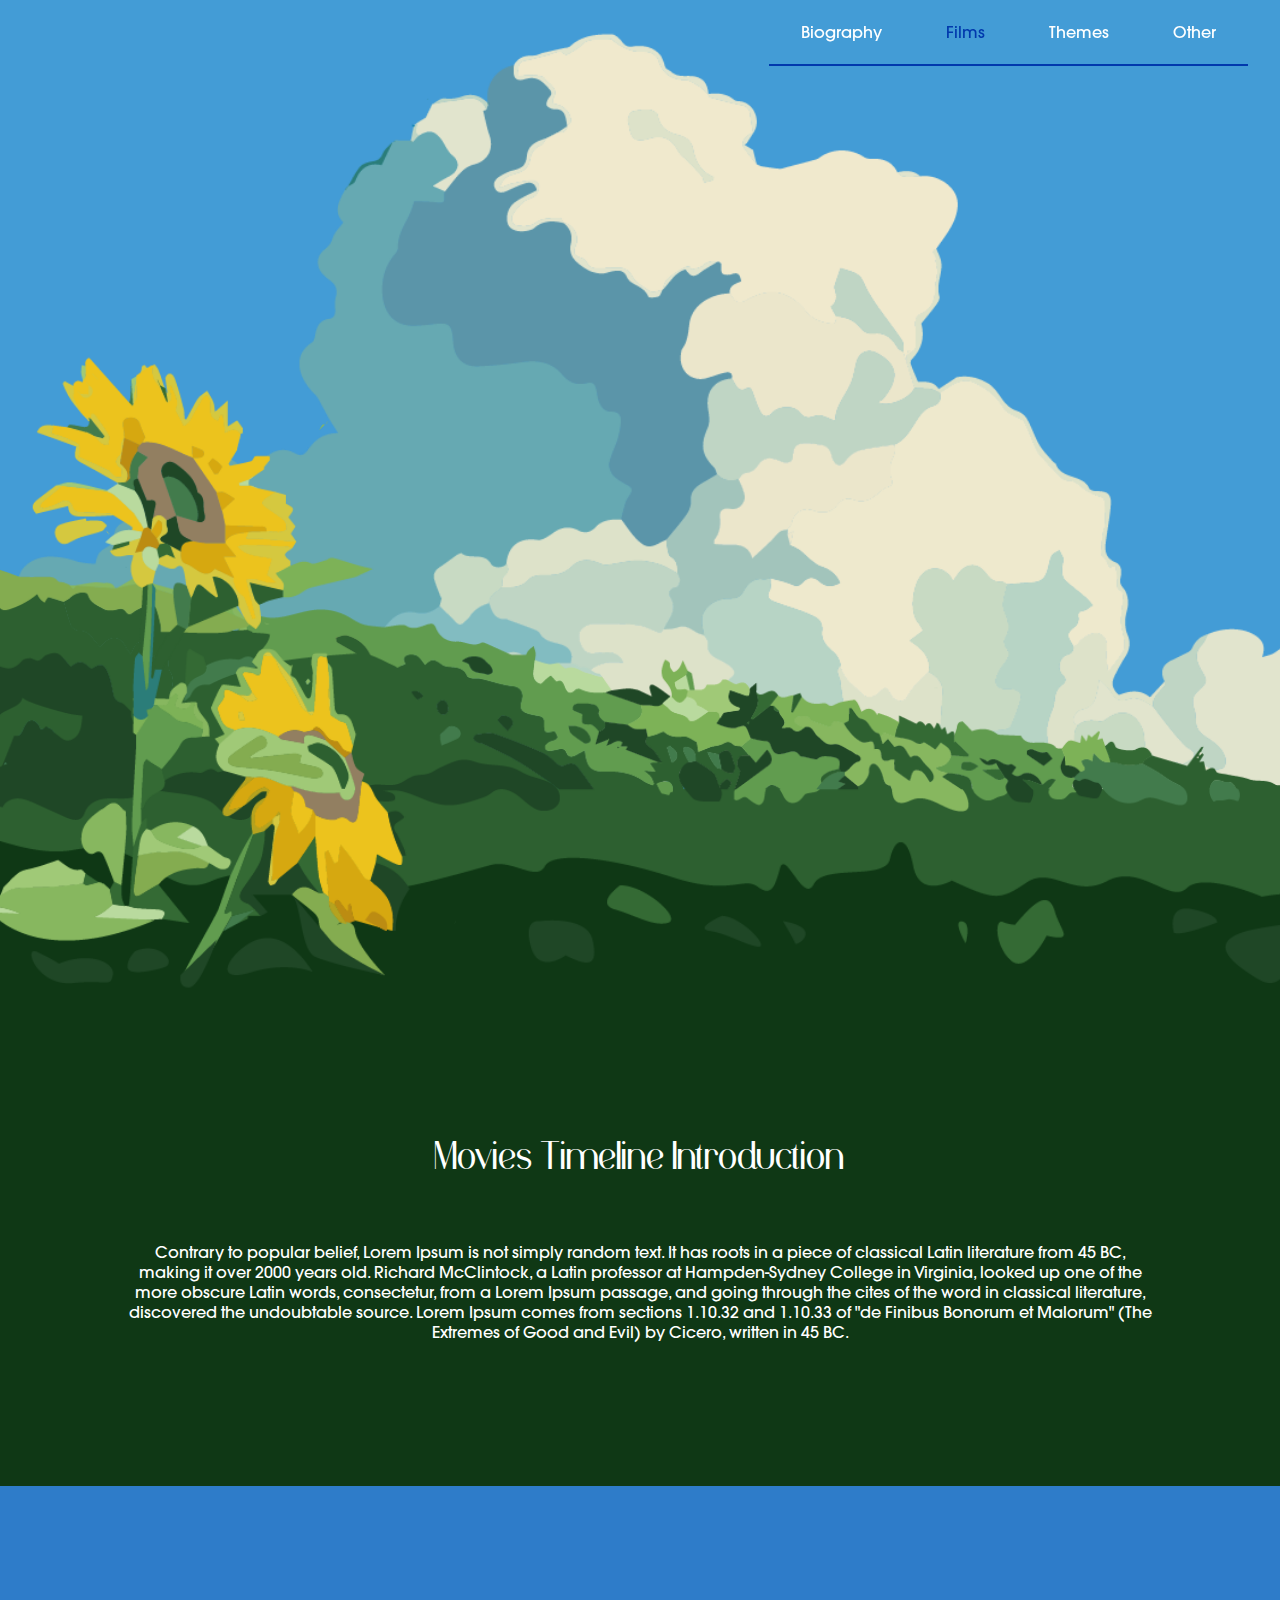
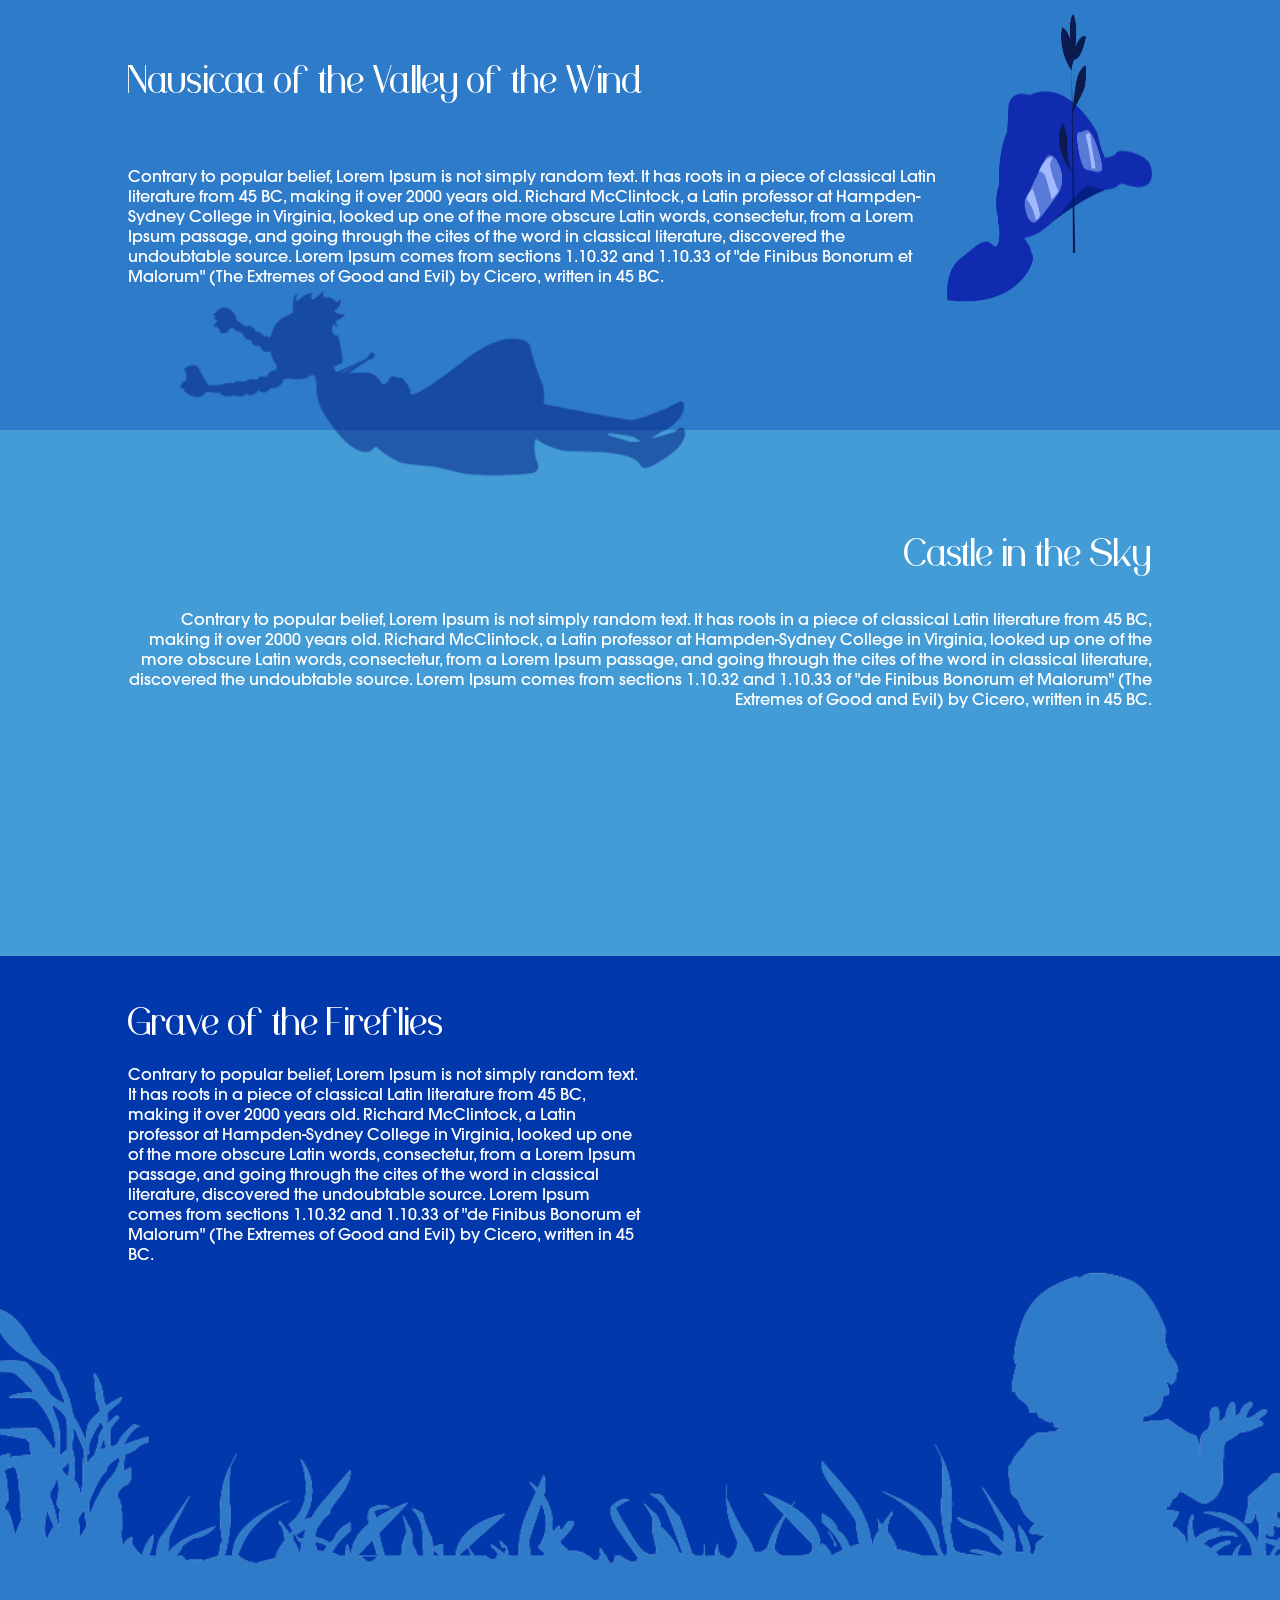
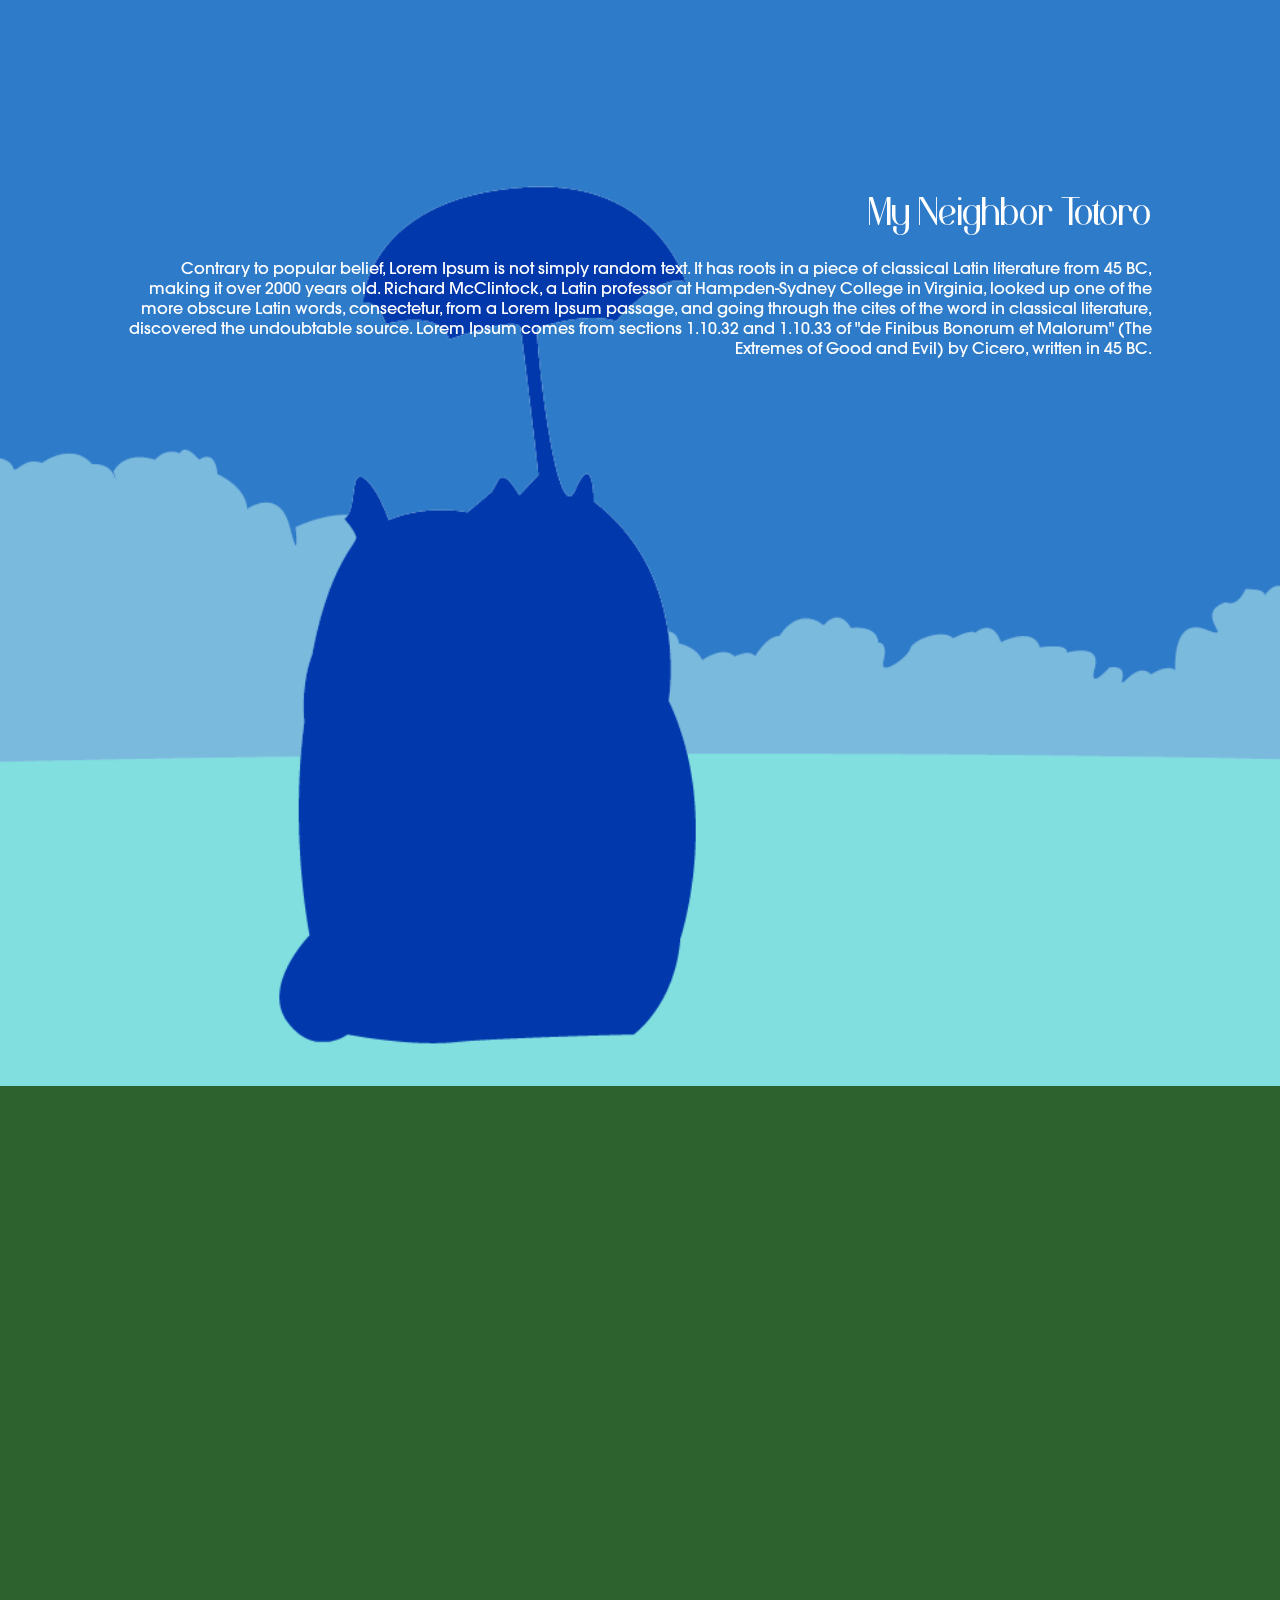
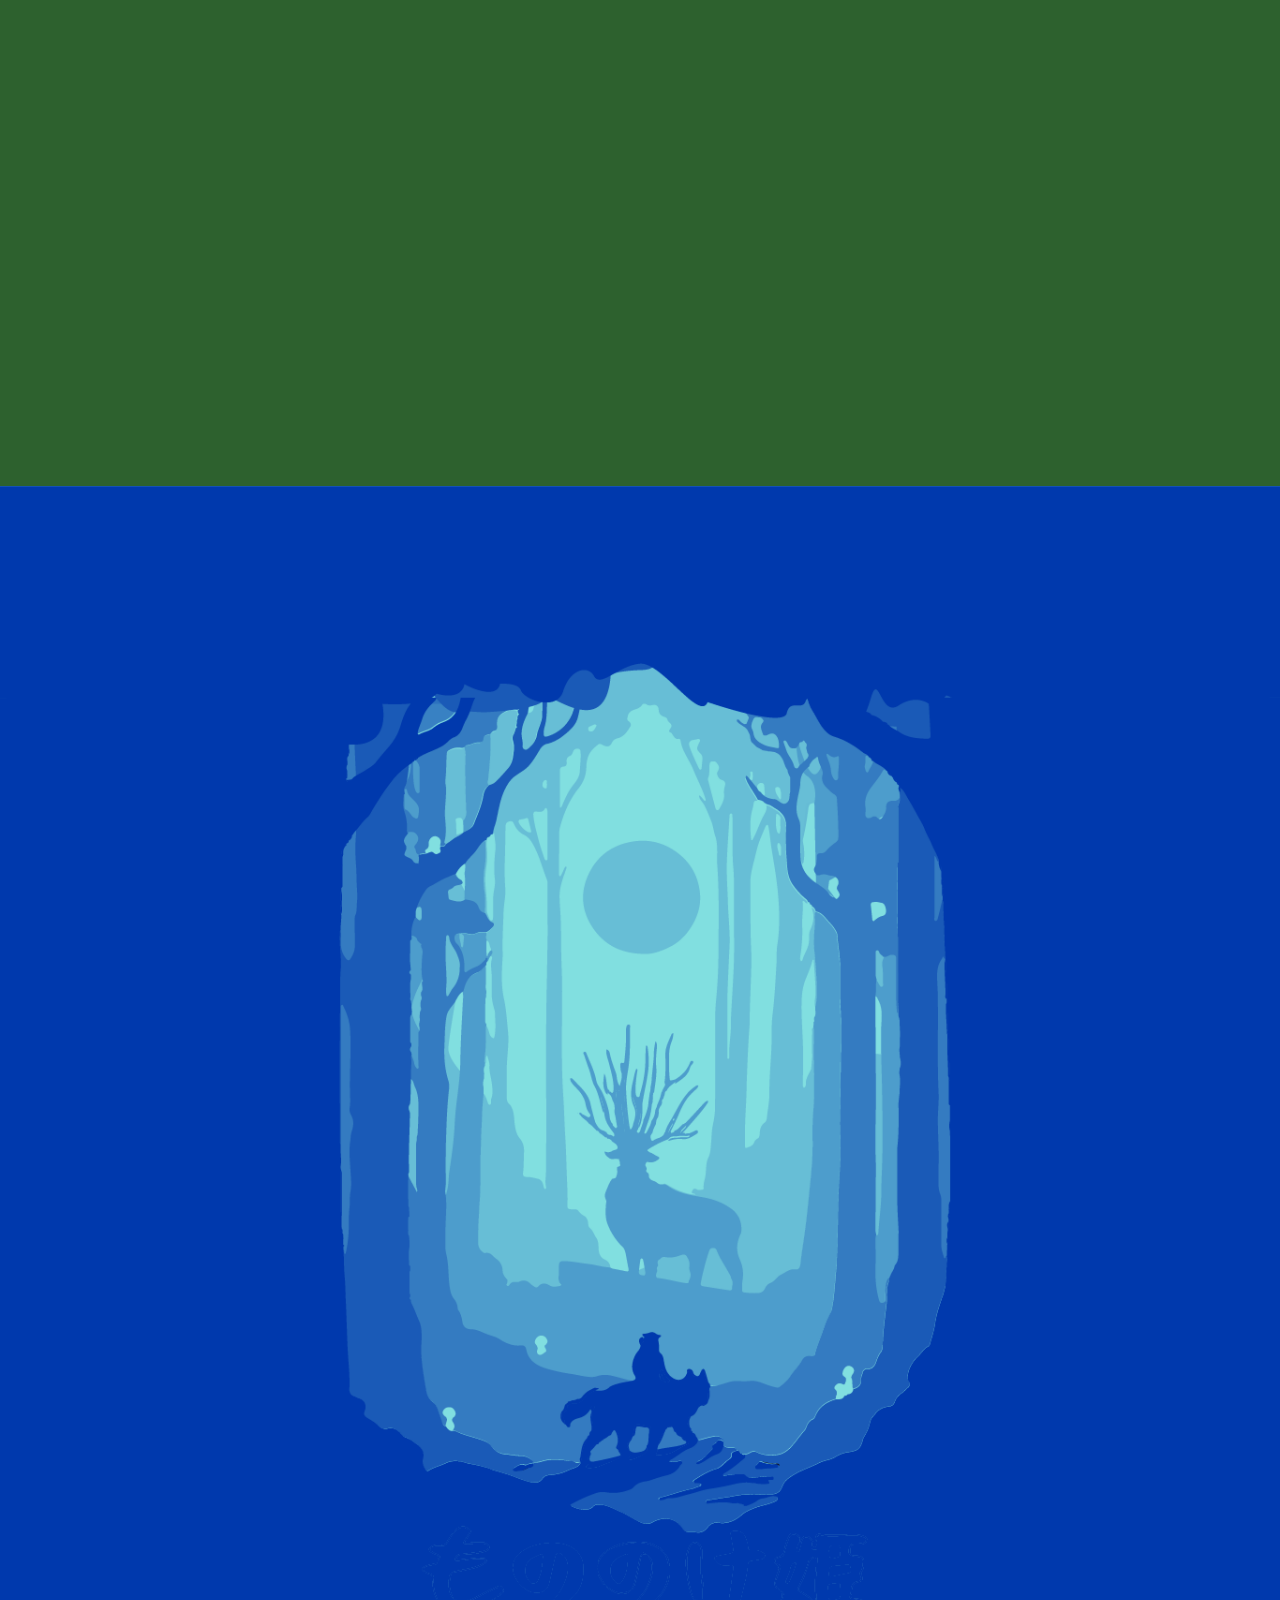
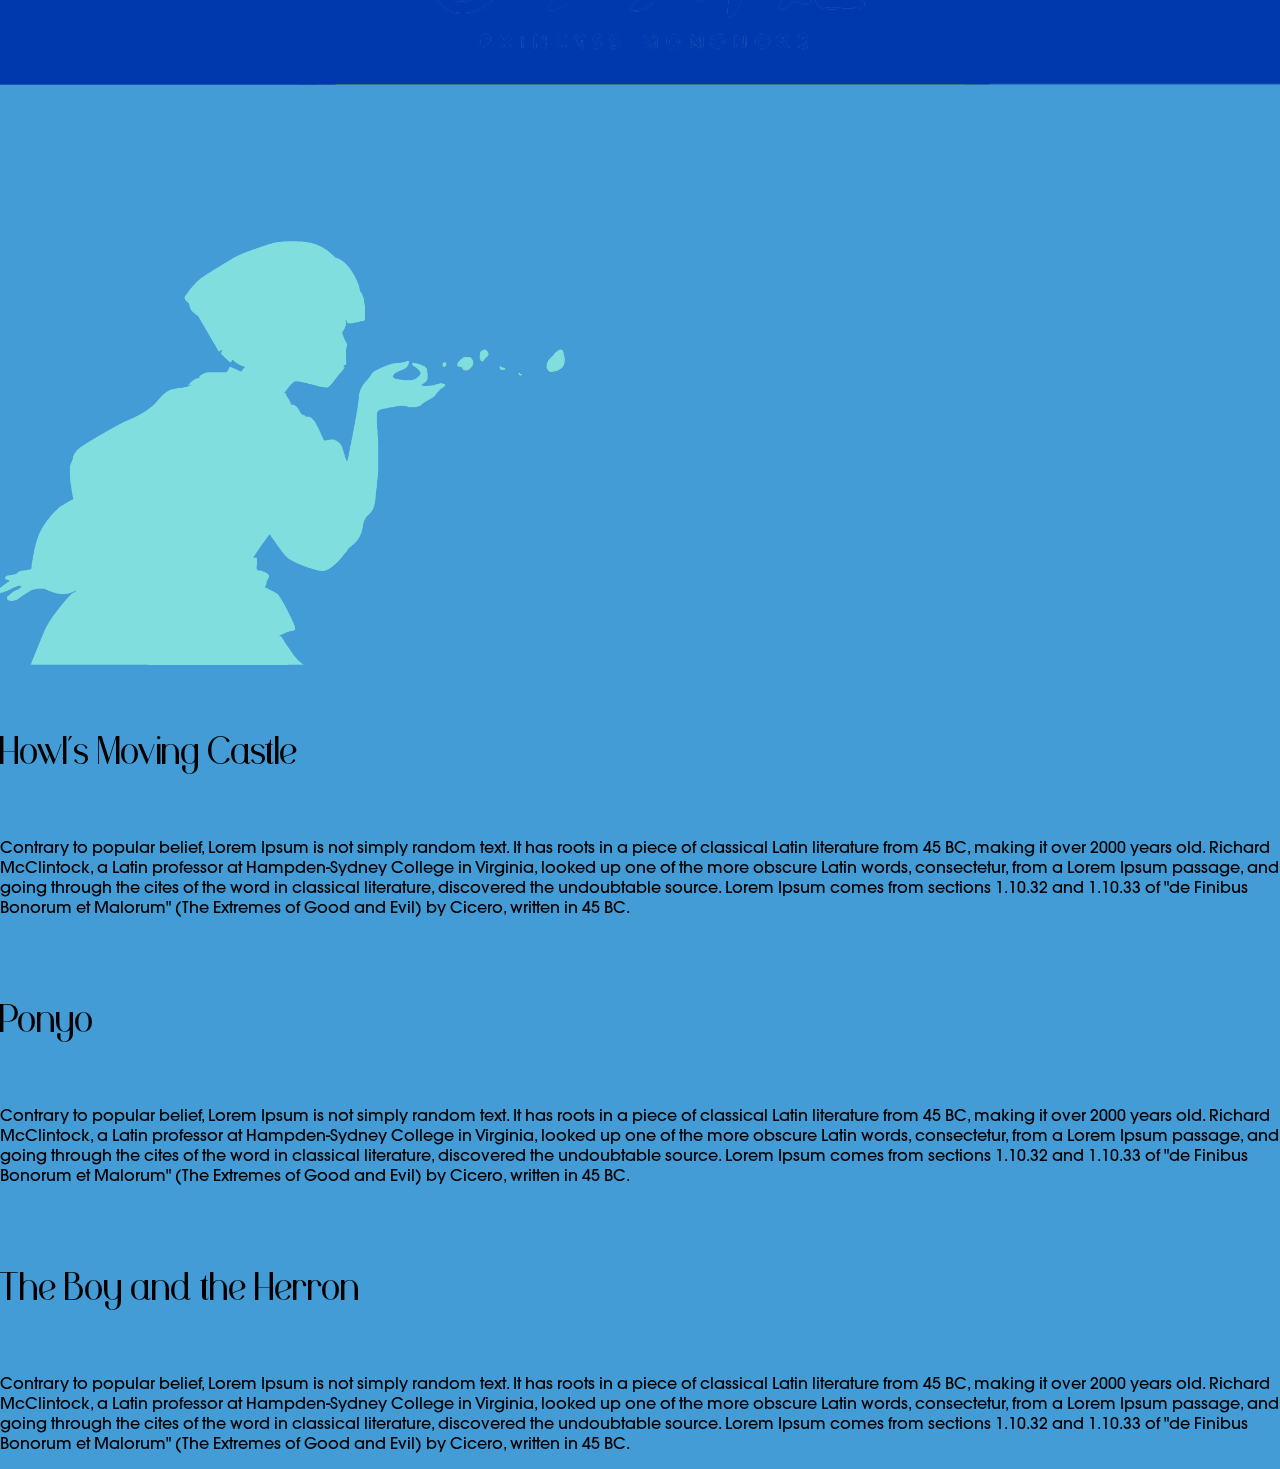
==== films-old.html @ 722fb8bd "reorganized" ====
<!DOCTYPE html>

<html>

    <head>

        <title>Project 3</title>
        <link rel="stylesheet" href="/css/films.css">
        <link rel="stylesheet" href="/css/navbar.css">
        <script src="/javascript/parallax.js"></script>
        <script src="/javascript/scrollAnimation.js"></script>
    
    </head>

    <body>
        <header class="header">
            <input class="menu-btn" type="checkbox" id="menu-btn" />
            <label class="menu-icon" for="menu-btn"><span class="navicon"></span></label>
            <ul class="menu">
                <li><a href="index.html">Biography</a></li>
                <li><a href="films.html" class="selected">Films</a></li>
                <li><a href="themes.html">Themes</a></li>
                <li><a href="quotes.html">Other</a></li>
            </ul>
        </header>

        <div class="section1" id="parallax">
            <div id="layer1"></div>
            <div id="layer2"></div>
            <div id="layer3"></div>
            <div id="layer4"></div>
            
            
        </div>

        <div class="section2">
            <div class="intro-container">
                <div>
                    <p class="title intro">Movies Timeline Introduction</p>
                    <p class="intro">Contrary to popular belief, Lorem Ipsum is not simply random text. It has roots in a piece of classical Latin literature from 45 BC, making it over 2000 years old. Richard McClintock, a Latin professor at Hampden-Sydney College in Virginia, looked up one of the more obscure Latin words, consectetur, from a Lorem Ipsum passage, and going through the cites of the word in classical literature, discovered the undoubtable source. Lorem Ipsum comes from sections 1.10.32 and 1.10.33 of "de Finibus Bonorum et Malorum" (The Extremes of Good and Evil) by Cicero, written in 45 BC. </p>
                
                </div>
            </div>

            <div class="nausicaa-container">
                
                <div>
                    <p class="title animate fade">Nausicaa of the Valley of the Wind</p>
                    <p class="animate fade">Contrary to popular belief, Lorem Ipsum is not simply random text. It has roots in a piece of classical Latin literature from 45 BC, making it over 2000 years old. Richard McClintock, a Latin professor at Hampden-Sydney College in Virginia, looked up one of the more obscure Latin words, consectetur, from a Lorem Ipsum passage, and going through the cites of the word in classical literature, discovered the undoubtable source. Lorem Ipsum comes from sections 1.10.32 and 1.10.33 of "de Finibus Bonorum et Malorum" (The Extremes of Good and Evil) by Cicero, written in 45 BC. </p>
                </div>
                <img src="/images/nausicaa-mask.png" class="nausicaa-img">
            </div>
    
            <div class="seperator">
    
            </div>
    
            <div class="castle-in-the-sky-container">
                <img src="/images/shita-background.png" id="shita" class="animate">
                <div class="castle-content">
                    <div>
                        <p class="title animate right">Castle in the Sky</p>
                        <p class="fade animate right">Contrary to popular belief, Lorem Ipsum is not simply random text. It has roots in a piece of classical Latin literature from 45 BC, making it over 2000 years old. Richard McClintock, a Latin professor at Hampden-Sydney College in Virginia, looked up one of the more obscure Latin words, consectetur, from a Lorem Ipsum passage, and going through the cites of the word in classical literature, discovered the undoubtable source. Lorem Ipsum comes from sections 1.10.32 and 1.10.33 of "de Finibus Bonorum et Malorum" (The Extremes of Good and Evil) by Cicero, written in 45 BC. </p>
                    </div>
                    <!-- <img src="../images/castleIntheSky.jpg" class="castle-img fade animate"> -->
                </div>
                
    
            </div>
    
            <div class="fireflies-container">
                <!-- <img src="../images/fireflies-01.png"> -->
                <div>
                    <p class="title animate fade">Grave of the Fireflies</p>
                    <p class="animate fade">Contrary to popular belief, Lorem Ipsum is not simply random text. It has roots in a piece of classical Latin literature from 45 BC, making it over 2000 years old. Richard McClintock, a Latin professor at Hampden-Sydney College in Virginia, looked up one of the more obscure Latin words, consectetur, from a Lorem Ipsum passage, and going through the cites of the word in classical literature, discovered the undoubtable source. Lorem Ipsum comes from sections 1.10.32 and 1.10.33 of "de Finibus Bonorum et Malorum" (The Extremes of Good and Evil) by Cicero, written in 45 BC. </p>
                
                </div>
            </div>
            <div class="divider">

            </div>

            <div class="totoro-container">
                <p class="title fade animate right">My Neighbor Totoro</p>
                <p class="fade animate right">Contrary to popular belief, Lorem Ipsum is not simply random text. It has roots in a piece of classical Latin literature from 45 BC, making it over 2000 years old. Richard McClintock, a Latin professor at Hampden-Sydney College in Virginia, looked up one of the more obscure Latin words, consectetur, from a Lorem Ipsum passage, and going through the cites of the word in classical literature, discovered the undoubtable source. Lorem Ipsum comes from sections 1.10.32 and 1.10.33 of "de Finibus Bonorum et Malorum" (The Extremes of Good and Evil) by Cicero, written in 45 BC. </p>
                

            </div>

            <!-- <div class="sky-container">
                <div class="kiki-container">
                    <p class="title">Kiki's Delivery Service</p>
                    <p>Contrary to popular belief, Lorem Ipsum is not simply random text. It has roots in a piece of classical Latin literature from 45 BC, making it over 2000 years old. Richard McClintock, a Latin professor at Hampden-Sydney College in Virginia, looked up one of the more obscure Latin words, consectetur, from a Lorem Ipsum passage, and going through the cites of the word in classical literature, discovered the undoubtable source. Lorem Ipsum comes from sections 1.10.32 and 1.10.33 of "de Finibus Bonorum et Malorum" (The Extremes of Good and Evil) by Cicero, written in 45 BC. </p>
                    <img src="../images/myNeighborTotoro.jpg">
    
                </div>
    
                <div class="porco-container">
                    <p class="title">Porco Rosso</p>
                    <p>Contrary to popular belief, Lorem Ipsum is not simply random text. It has roots in a piece of classical Latin literature from 45 BC, making it over 2000 years old. Richard McClintock, a Latin professor at Hampden-Sydney College in Virginia, looked up one of the more obscure Latin words, consectetur, from a Lorem Ipsum passage, and going through the cites of the word in classical literature, discovered the undoubtable source. Lorem Ipsum comes from sections 1.10.32 and 1.10.33 of "de Finibus Bonorum et Malorum" (The Extremes of Good and Evil) by Cicero, written in 45 BC. </p>
                    <img src="../images/myNeighborTotoro.jpg">
    
                </div>
            </div> -->
            <!-- <div class="sky-container">
                <p class="title">Kiki's Delivery Service</p>
                <p>Contrary to popular belief, Lorem Ipsum is not simply random text. It has roots in a piece of classical Latin literature from 45 BC, making it over 2000 years old. Richard McClintock, a Latin professor at Hampden-Sydney College in Virginia, looked up one of the more obscure Latin words, consectetur, from a Lorem Ipsum passage, and going through the cites of the word in classical literature, discovered the undoubtable source. Lorem Ipsum comes from sections 1.10.32 and 1.10.33 of "de Finibus Bonorum et Malorum" (The Extremes of Good and Evil) by Cicero, written in 45 BC. </p>
                
            </div> -->
            <div class="section3">
                <div id="kiki-parallax">
                <div id="layer1-kiki"></div>
                <div id="layer2-kiki"></div>
                <div id="layer3-kiki"></div>
                <div id="layer4-kiki"></div>

            </div>
            </div>
            
           
            
           
            <div class="mononoke-container">
                <img src="/images/mononokeparallex-01.png" class="mononoke-parallex"> 
            </div>
            
            <div class="spirited-container">
                <img src="/images/hakuGif.gif" class="haku">

                <div class="spirited-content animate">
                    <p class="title">Spirited Away</p>
                    <p>Contrary to popular belief, Lorem Ipsum is not simply random text. It has roots in a piece of classical Latin literature from 45 BC, making it over 2000 years old. Richard McClintock, a Latin professor at Hampden-Sydney College in Virginia, looked up one of the more obscure Latin words, consectetur, from a Lorem Ipsum passage, and going through the cites of the word in classical literature, discovered the undoubtable source. Lorem Ipsum comes from sections 1.10.32 and 1.10.33 of "de Finibus Bonorum et Malorum" (The Extremes of Good and Evil) by Cicero, written in 45 BC. </p>
                
                </div>
                
            </div>

            <div class="howls-container">
                <img>
                <p class="title">Howl's Moving Castle</p>
                <p>Contrary to popular belief, Lorem Ipsum is not simply random text. It has roots in a piece of classical Latin literature from 45 BC, making it over 2000 years old. Richard McClintock, a Latin professor at Hampden-Sydney College in Virginia, looked up one of the more obscure Latin words, consectetur, from a Lorem Ipsum passage, and going through the cites of the word in classical literature, discovered the undoubtable source. Lorem Ipsum comes from sections 1.10.32 and 1.10.33 of "de Finibus Bonorum et Malorum" (The Extremes of Good and Evil) by Cicero, written in 45 BC. </p>
                
            </div>

            <div class="ponyo-container">
                <img>
                <p class="title">Ponyo</p>
                <p>Contrary to popular belief, Lorem Ipsum is not simply random text. It has roots in a piece of classical Latin literature from 45 BC, making it over 2000 years old. Richard McClintock, a Latin professor at Hampden-Sydney College in Virginia, looked up one of the more obscure Latin words, consectetur, from a Lorem Ipsum passage, and going through the cites of the word in classical literature, discovered the undoubtable source. Lorem Ipsum comes from sections 1.10.32 and 1.10.33 of "de Finibus Bonorum et Malorum" (The Extremes of Good and Evil) by Cicero, written in 45 BC. </p>
                
            </div>

            <div class="heron-container">
                <img>
                <p class="title">The Boy and the Herron</p>
                <p>Contrary to popular belief, Lorem Ipsum is not simply random text. It has roots in a piece of classical Latin literature from 45 BC, making it over 2000 years old. Richard McClintock, a Latin professor at Hampden-Sydney College in Virginia, looked up one of the more obscure Latin words, consectetur, from a Lorem Ipsum passage, and going through the cites of the word in classical literature, discovered the undoubtable source. Lorem Ipsum comes from sections 1.10.32 and 1.10.33 of "de Finibus Bonorum et Malorum" (The Extremes of Good and Evil) by Cicero, written in 45 BC. </p>
                
            </div>
    
        </div>
        
        

        <!-- <div>
            
            <img class="logo" src="../images/logo.jpg">
        </div>
        <div class="timeline-container">
            <div>
          
                <div class="steps-grid-parent">
                    <div class="steps-item">
                        <img class="grid-img" src="../images/nausicaa.jpg">
                    </div>
                    <div class="steps-item">
                        <p class="movie-header">Nausicaa of the Valley of the Wind</p>
                        <p>Secure the knog to the hook</p>
                    </div>
                </div>
            </div>
    
            <div>
           
                <div class="steps-grid-parent">
                    <div class="steps-item">
                        <p class="movie-header">Castle in the Sky</p>
                        <p>Insert hook into the last stitch</p>
                    </div>
                    <div class="steps-item">
                        <img class="grid-img" src="../images/castleIntheSky.jpg">
                    </div>
                </div>
            </div>
    
            <div>
          
                <div class="steps-grid-parent">
                    <div class="steps-item">
                        <img class="grid-img" src="../images/fireflies.jpg">
                    </div>
                    <div class="steps-item">
                        <p class="movie-header">Grave of the Fireflies</p>
                        <p>Yarn over and pull through the first two loops on your hook. You should be left with 2 loops.</p>
                    </div>
                    
                </div>
            </div>
         
            <div>
           
                <div class="steps-grid-parent">
                    <div class="steps-item">
                        <p class="movie-header">My Neighbor Totoro</p>
                        <p>Insert hook into the last stitch</p>
                    </div>
                    <div class="steps-item">
                        <img class="grid-img" src="../images/myNeighborTotoro.jpg">
                    </div>
                </div>
            </div>
    
            <div>
          
                <div class="steps-grid-parent">
                    <div class="steps-item">
                        <img class="grid-img" src="../images/porcoRosso.jpg">
                    </div>
                    <div class="steps-item">
                        <p class="movie-header">Porco Rosso</p>
                        <p>Yarn over and pull through the first two loops on your hook. You should be left with 2 loops.</p>
                    </div>
                    
                </div>
            </div>

            <div>
           
                <div class="steps-grid-parent">
                    <div class="steps-item">
                        <p class="movie-header">Princess Mononoke</p>
                        <p>Insert hook into the last stitch</p>
                    </div>
                    <div class="steps-item">
                        <img class="grid-img" src="../images/mononoke.png">
                    </div>
                </div>
            </div>
    
            <div>
          
                <div class="steps-grid-parent">
                    <div class="steps-item">
                        <img class="grid-img" src="../images/spiritedAway.jpg">
                    </div>
                    <div class="steps-item">
                        <p class="movie-header">Spirited Away</p>
                        <p>Yarn over and pull through the first two loops on your hook. You should be left with 2 loops.</p>
                    </div>
                    
                </div>

                <div>
           
                    <div class="steps-grid-parent">
                        <div class="steps-item">
                            <p class="movie-header">Howl's Moving Castle</p>
                            <p>Insert hook into the last stitch</p>
                        </div>
                        <div class="steps-item">
                            <img class="grid-img" src="../images/howlscastle.jpg">
                        </div>
                    </div>
                </div>
        
                <div>
              
                    <div class="steps-grid-parent">
                        <div class="steps-item">
                            <img class="grid-img" src="../images/nausicaa.jpg">
                        </div>
                        <div class="steps-item">
                            <p class="movie-header">Porco Rosso</p>
                            <p>Yarn over and pull through the first two loops on your hook. You should be left with 2 loops.</p>
                        </div>
                        
                    </div>
                </div>
            </div>
        </div> -->
        
        <!-- <img src="../images/skyBackground2.jpg" class="background"> -->
        
        
    </body>

</html>
---- css/films.css ----
/* Parallax */

#parallax {
    position: relative;
    display: block;
    background-color: #2D612E;
    z-index: -10; /* This will place the parallax behind other content */
}


#layer1{
    background: url(../images/layer1-background-01-01.jpg);
}

#layer2{
    background: url(../images/layer2-background-01.png);
}
#layer3{
    background: url(../images/layer3-background-01-01.png);
}
#layer4{
    background: url(../images/layer4-background-01-01.png);
}
#parallax div{

    background-size: cover !important;
    position: fixed;
    top: 0;
    background-position: center !important;
    transform: translateY(0px);
    height: 1000px;
    width: 100%;
    
}

#kiki-parallax {
    position: relative;
    display: block;
    background-color: #2D612E;
   height: 1000px;
}
#kiki-parralax div{
    background-size: cover !important;
    position: fixed;
    top: 0;
    background-position: center !important;
    transform: translateY(0px);
    height: 1000px;
    width: 100%;
}

#layer1-kiki{
    background: url(../images/kiki-layer1-01.png);
}

#layer2-kiki{
    background: url(../images/kiki-layer2-01.png);
}
#layer3-kiki{
    background: url(../images/kiki-layer3.png);
}
#layer4-kiki{
    background: url(../images/kiki-layer4.png);
}



/* movies */

.title {
    font-family: 'pinkerston';
    font-size: 40px;
    padding-bottom: 20px;
}

.intro-container{
    z-index: 5;
    position: relative;
    margin-top: 990px;
    padding: 10%;
    padding-top: 100px;
    display: flex;
    background-color: #0f3815;
   
    
    img {
        max-width: 400px;
    }

    p {
        color: white;
    }

    
}

.nausicaa-container{
    
    display: flex;
    background-color: #2e7cc9;
    padding: 10%;
    
    img {
        max-width: 400px;
    }

    p {
        color: white;
        
    }

    
}

/* .seperator{
    z-index: 10;
    height: 50px;
    background-color: #4EA05A;
   
} */

#shita{
  
    position: absolute;
    margin-top: -400px;
    /* margin-top: -400px; */
    width: 50%;
    opacity: 50%;
    /* transform: translateY(140%);
    transition: all 4s ease-out; */
}

.castle-in-the-sky-container{
    padding: 10%;
    z-index: -100;
    background-color: var(--background-color);
    height: 30vh;
    .castle-img {
        max-width: 400px;
    }

    p {
        margin-top: -3%;
        color: white;
        z-index: -10;
        
        
    }

    .castle-content {
        display: flex;
        
    }

}

.fireflies-container{
    padding-left: 10%;
    padding-right: 10%;
    background-color: var(--dark-color);
    background-image: url('../images/fireflies-full-01.png');
    background-size: cover;
    height: 70vh;
    display: flex;
    
    img{
        z-index: 6;
        width: 50%;
    }

    p{
        
        z-index: 6;
        color: white;
        width: 50%;
    }
    .title{
        margin-bottom: 0;
        padding-bottom: 0;
    }
    
}


.hidden{
    opacity: 0;
    transition: all 1s;
}

.show {
    opacity: 1;
}

.sky-background{
    width: 100%;
    height: auto;
    padding-bottom: 0;
    margin-bottom: 0;
    
}
.sky-container{
    height: 1100px;
    padding-bottom: 0;
    margin-bottom: 0;
    margin: 0;
    padding: 0;
    background-image: url('../images/kiki-01.png');
    background-repeat: no-repeat;
    background-size: 100%; 
    margin: 0;

    p {
        color: var(--dark-color);
        margin-top: 0;
        padding-left: 5%;
        padding-right: 20%;
    }
    
}

.divider {
    height: 200px;
    background-color: #2e7cc9;
}

.totoro-container{
    margin: 0;
    padding-left: 10%;
    padding-right: 10%;
    background-color: #2e7cc9;
    background-image: url("../images/totoro-background.png");
    height: 100vh;
    background-size: cover;
    /* background-color: var(--light-color); */
    p {
        margin: 0;
        color: white;
    }
}

/* .totoro-container.in-view{
    animation: fadeIn 5s;
} */

.mononoke-parallex{
    padding-top: 0;
    margin-top: 0;
    width: 100%;
    height: auto;
    p {
        color: white;
    }
}

.haku{
    width: 60%;
}

.spirited-container{
    display: flex;
    p {
        color: white;
    }
}

.spirited-content{
    opacity:0%;
    margin-top: 10%;
    margin-right: 8%;
    margin-left: -8%;
}

.spirited-content.in-view{
      animation: fadeIn 5s ease forwards;
}

#shita.in-view{
    animation: fall 5s ease forwards
}

.fade.in-view{
    animation: fadeIn 3s ease forwards;
}

.title.in-view{
    animation: fadeIn 3s ease forwards;
}
@keyframes fall{
    0% {
        transform: translateY(0);
    }
    100% {
        transform: translateY(400px); /* Adjust the value to set how far it moves down */
    }
}

@keyframes fadeIn {
    0% { opacity: 0; }
    100% { opacity: 1; }
}

.right{
    text-align: right;
}
  
.intro{
    text-align: center;
}

.nausicaa-img{
    width: 20%;
    height: auto;
}
---- css/navbar.css ----
@font-face {
    font-family: 'avant';
    src: url('../fonts/AvantGarde-Medium.otf') format('opentype');
    font-weight: normal;
    font-style: normal;
}  

@font-face {
    font-family: 'pinkerston';
    src: url('../fonts/Pinkerston.ttf') format('truetype');
    font-weight: normal;
    font-style: normal;
}   

:root {
    --background-color: #439CD6;
    --light-color: #81DFE0;
    --dark-color: #0139AD;

}

body {
    background-color: var(--background-color);
    font-family: "avant";
    margin: 0;
}


.header {
    position: fixed;
    top: 0;
    width: calc(100% - 2em);
    z-index: 3;
    position: absolute;
  }
  
  .header ul {
   
    margin: 0;
    padding: 0;
    list-style: none;
    overflow: hidden;
    border-bottom: 2px solid;
    border-color: var(--dark-color)
   
  }
  
  .header li a {
    display: block;
    padding: .75em 1em;
    color: white;
    text-decoration: none;
  }
  
  .header li a:hover,
  .header .menu-btn:hover {
    color: var(--light-color);
  }

  .header li a.selected {
    color: var(--dark-color);
  }
  
  .header .logo {
    display: block;
    float: left;
    font-size: 2em;
    padding: .35em .5em;
    text-decoration: none;
  }
  
  /* menu */
  
  .header .menu {
    clear: both;
    max-height: 0;
    transition: max-height .2s ease-out;
  }
  
  /* menu icon */
  
  .header .menu-icon {
    cursor: pointer;
    display: inline-block;
    padding: 2em 1.5em;
    position: relative;
    user-select: none;
  }
  
  .header .menu-icon .navicon {
    background: #000;
    display: block;
    height: 2px;
    position: relative;
    transition: background .2s ease-out;
    width: 2em;
  }
  
  .header .menu-icon .navicon:before,
  .header .menu-icon .navicon:after {
    background: #000;
    content: '';
    display: block;
    height: 100%;
    position: absolute;
    transition: all .2s ease-out;
    width: 100%;
  }
  
  .header .menu-icon .navicon:before {
    top: 9px;
  }
  
  .header .menu-icon .navicon:after {
    top: -9px;
  }
  
  /* menu btn */
  
  .header .menu-btn {
    display: none;
  }
  
  .header .menu-btn:checked ~ .menu {
    max-height: 240px;
  }
  
  .header .menu-btn:checked ~ .menu-icon .navicon {
    background: transparent;
  }
  
  .header .menu-btn:checked ~ .menu-icon .navicon:before {
    transform: rotate(-45deg);
  }
  
  .header .menu-btn:checked ~ .menu-icon .navicon:after {
    transform: rotate(45deg);
  }
  
  .header .menu-btn:checked ~ .menu-icon:not(.steps) .navicon:before,
  .header .menu-btn:checked ~ .menu-icon:not(.steps) .navicon:after {
    top: 0;
  }
  
  /* 48em = 768px */
  
  @media (min-width: 48em) {
    .header li {
      float: left;
    }
    .header li a {
      padding: 1.39em 2em;
    }
    .header .menu {
      clear: none;
      float: right;
      max-height: none;
    }
    .header .menu-icon {
      display: none;
    }
  }
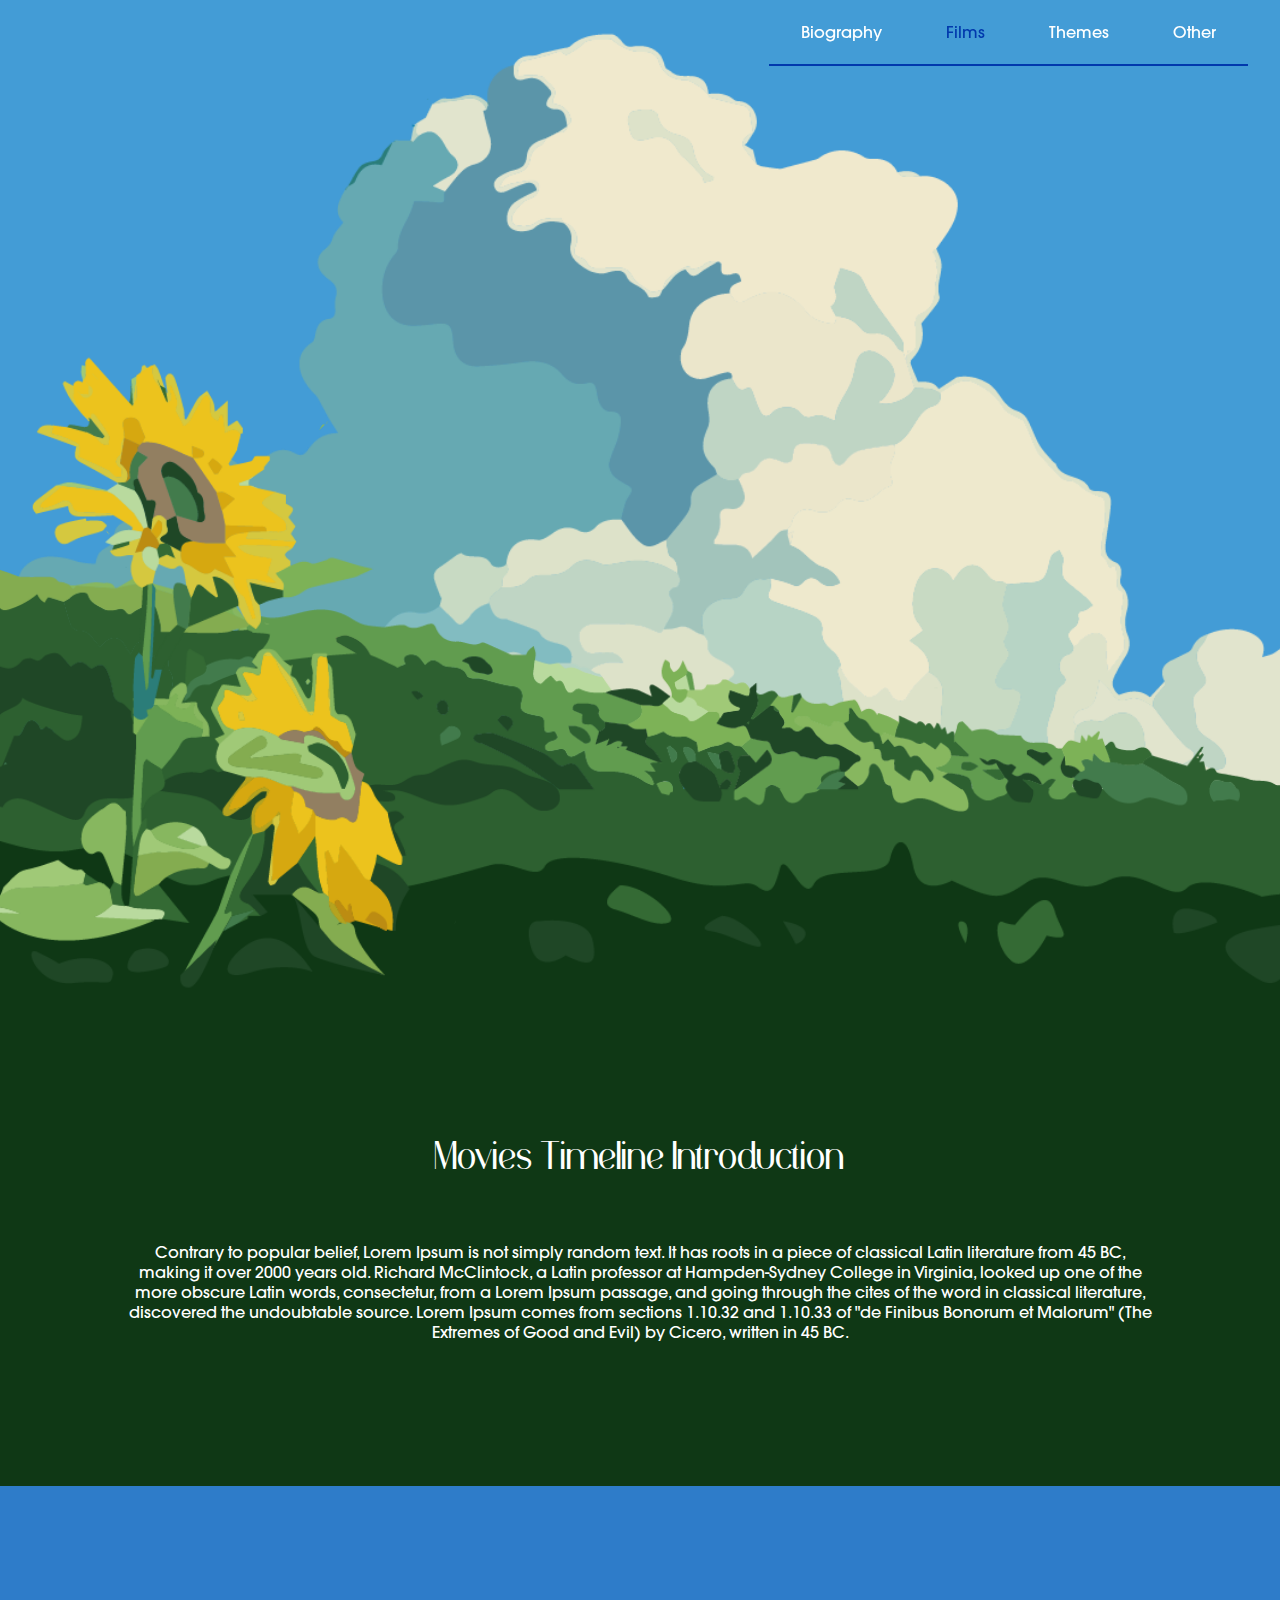
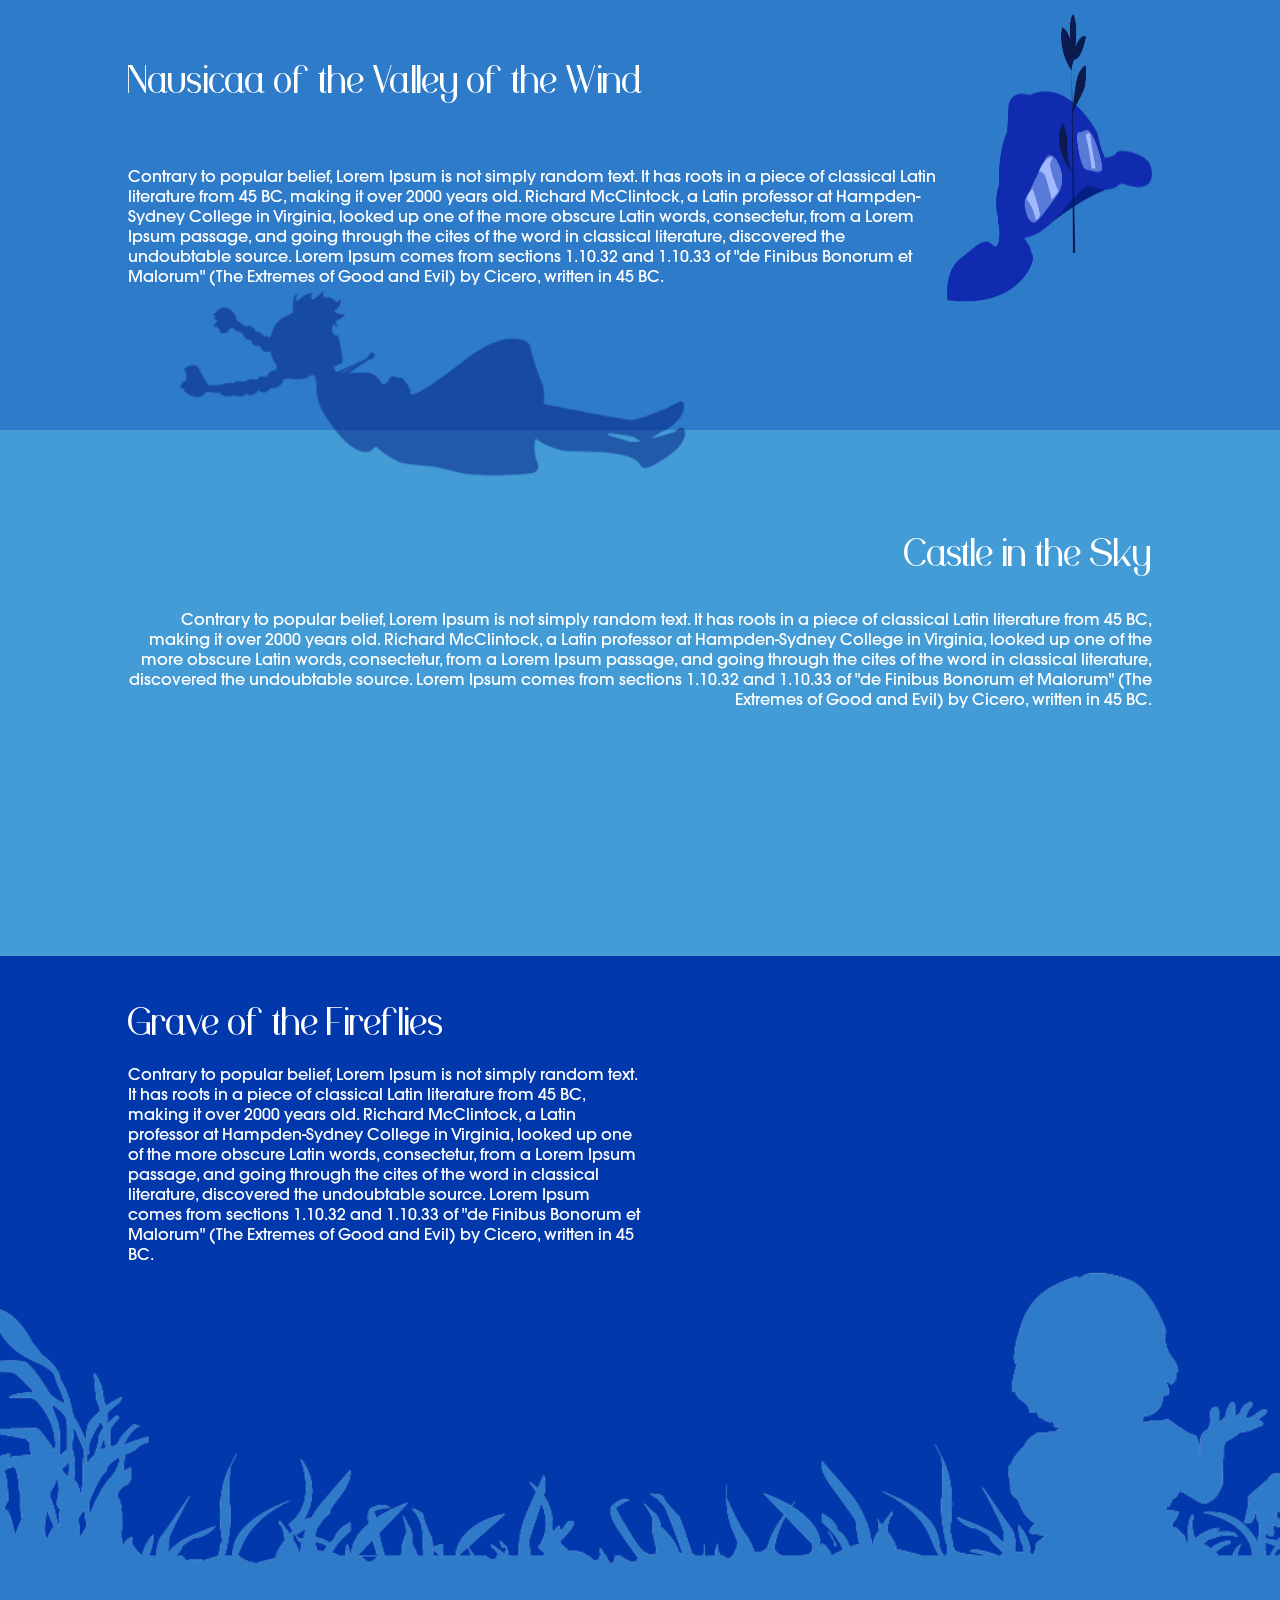
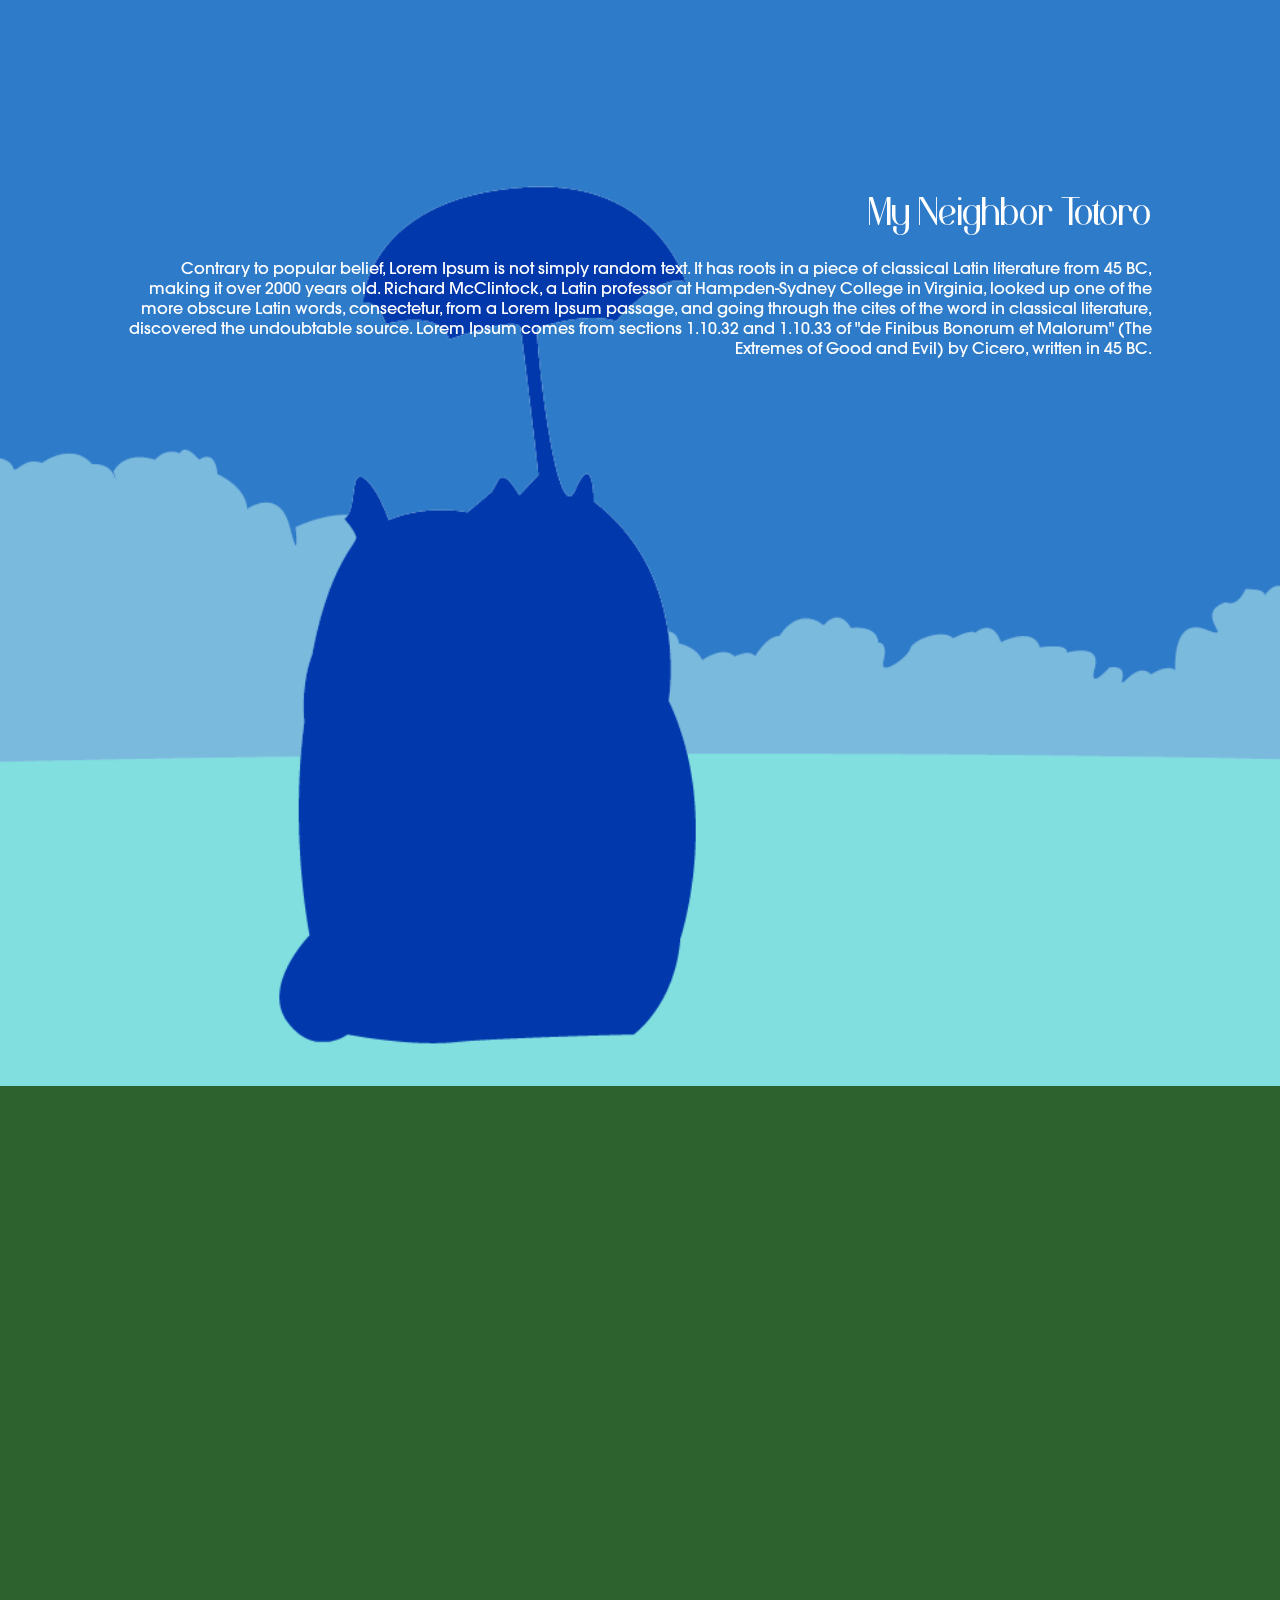
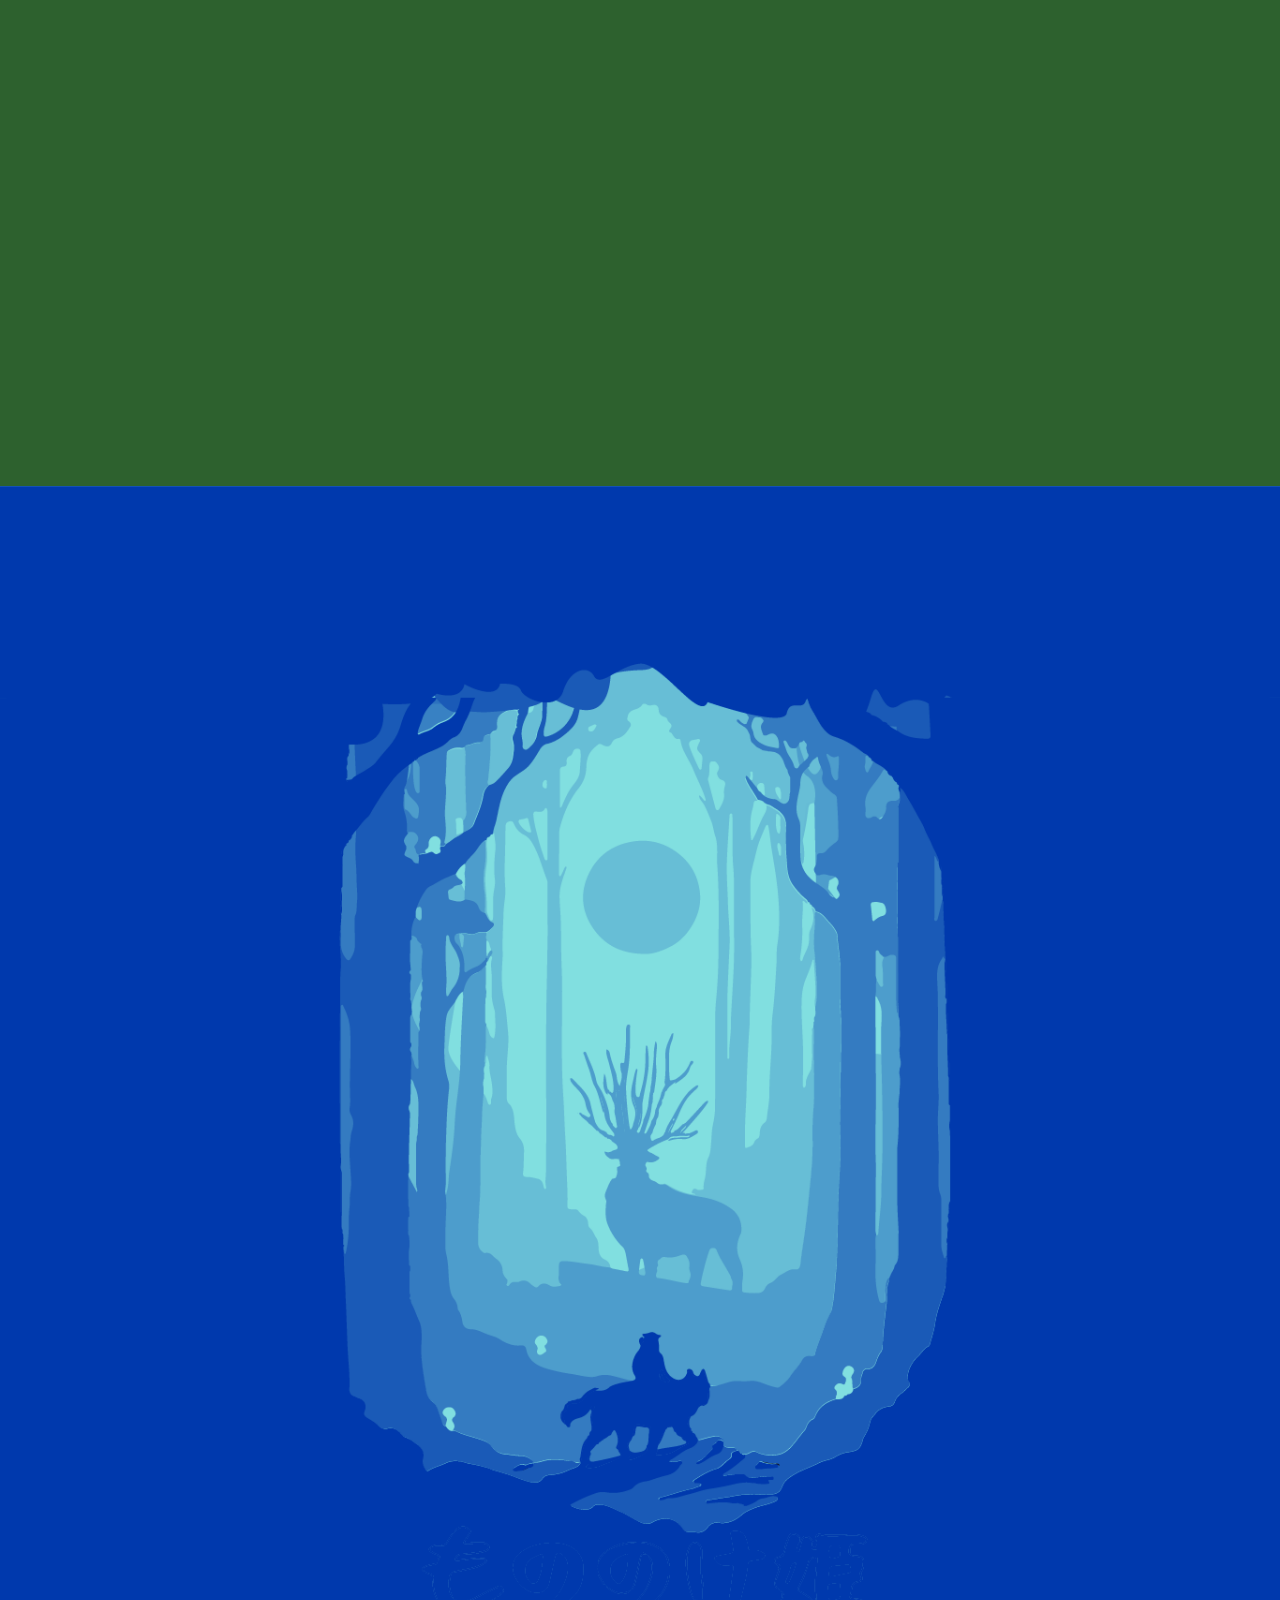
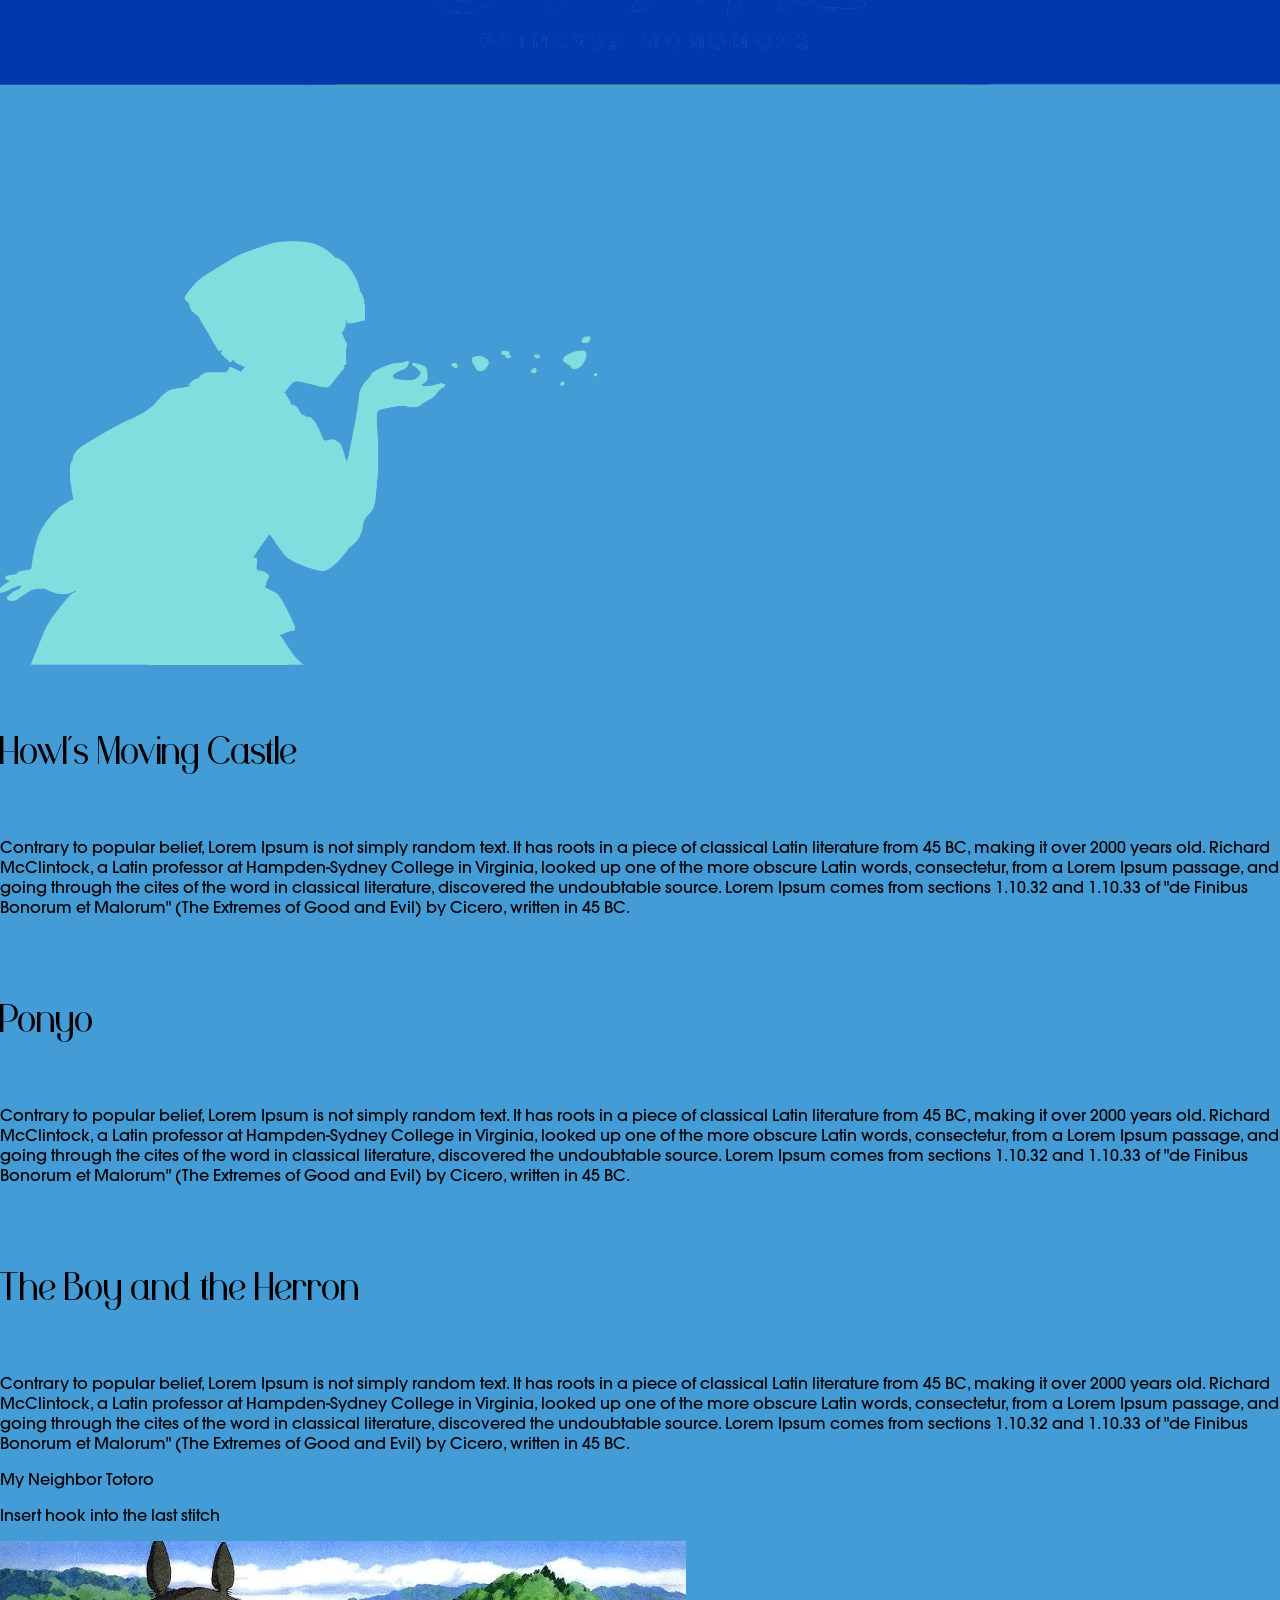
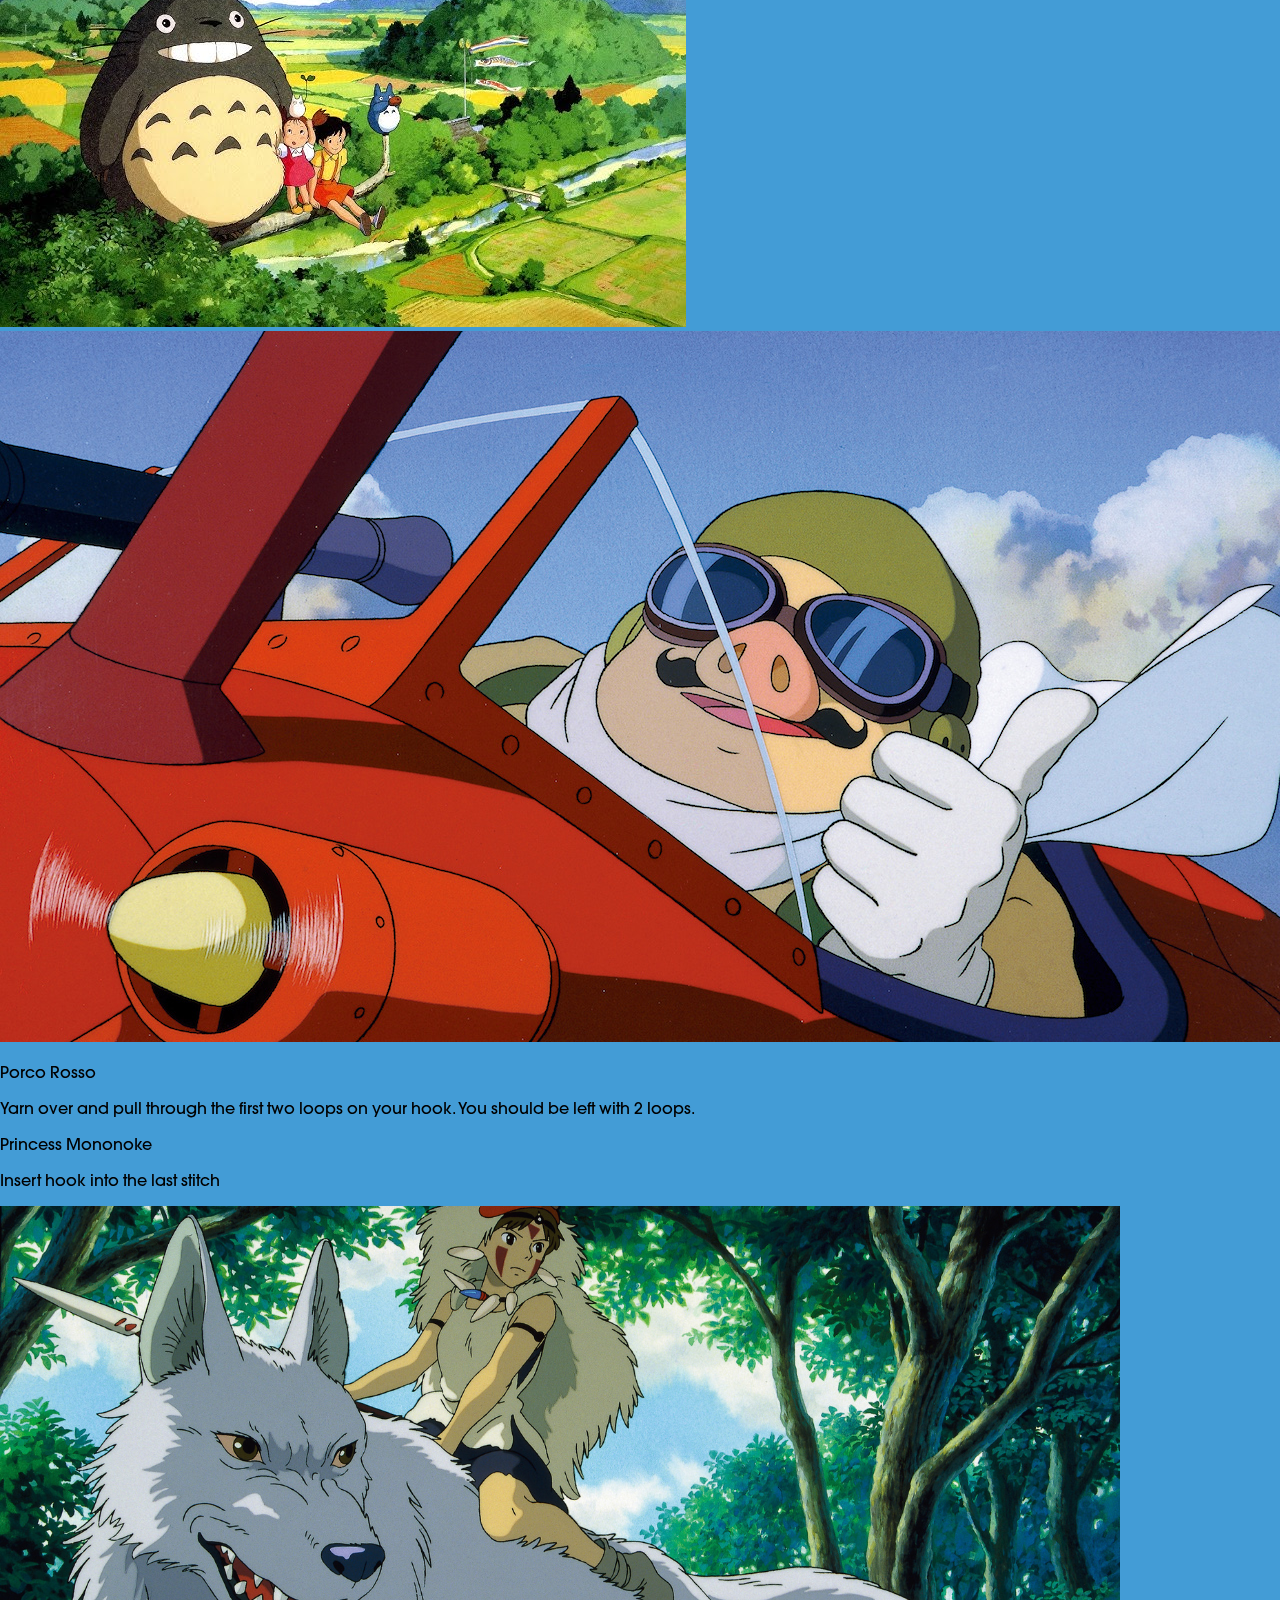
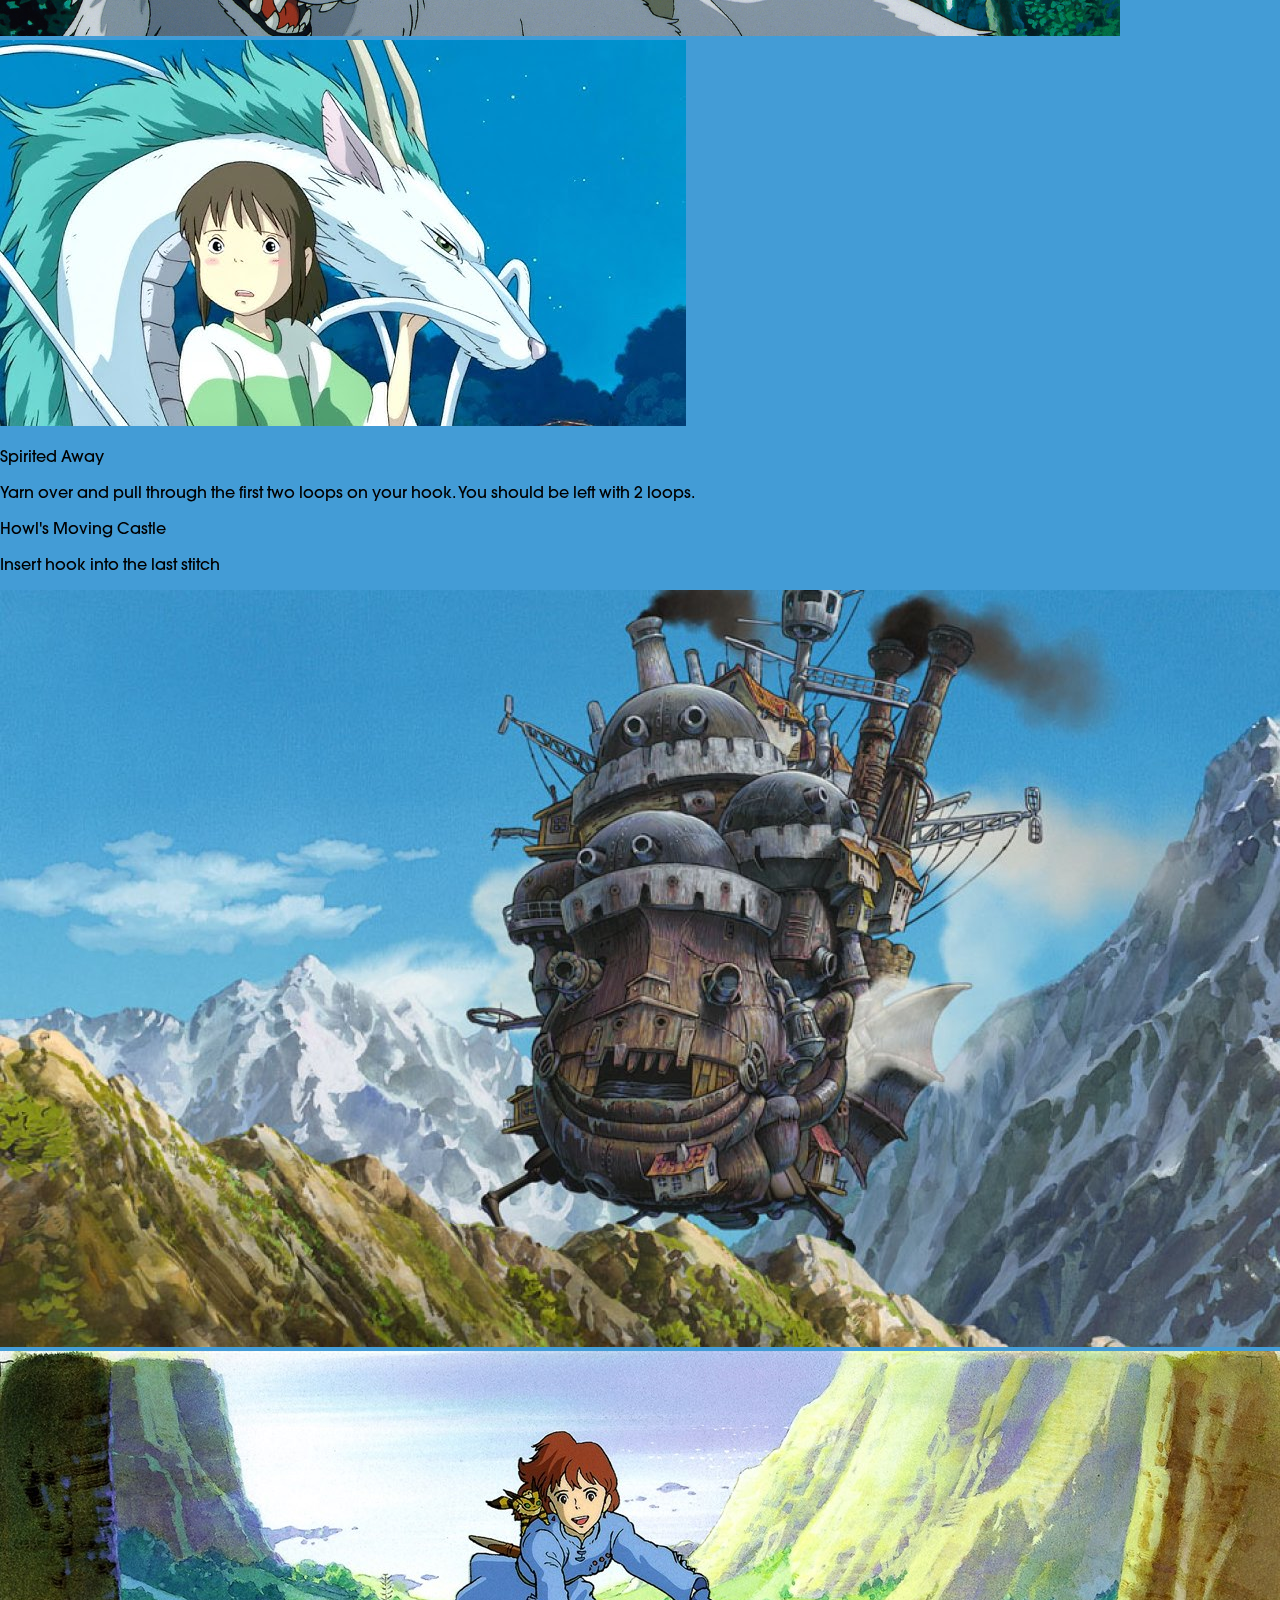
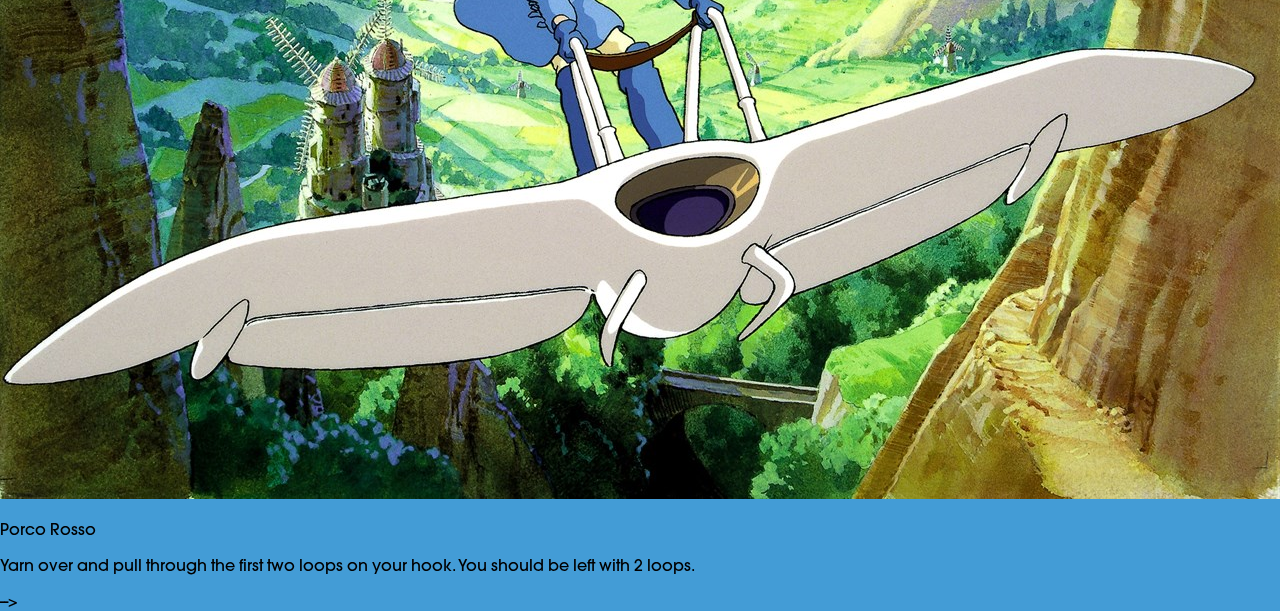
==== commit ad66fb37: "clean" ====
--- a/films-old.html
+++ b/films-old.html
@@ -87,26 +87,7 @@
 
             </div>
 
-            <!-- <div class="sky-container">
-                <div class="kiki-container">
-                    <p class="title">Kiki's Delivery Service</p>
-                    <p>Contrary to popular belief, Lorem Ipsum is not simply random text. It has roots in a piece of classical Latin literature from 45 BC, making it over 2000 years old. Richard McClintock, a Latin professor at Hampden-Sydney College in Virginia, looked up one of the more obscure Latin words, consectetur, from a Lorem Ipsum passage, and going through the cites of the word in classical literature, discovered the undoubtable source. Lorem Ipsum comes from sections 1.10.32 and 1.10.33 of "de Finibus Bonorum et Malorum" (The Extremes of Good and Evil) by Cicero, written in 45 BC. </p>
-                    <img src="../images/myNeighborTotoro.jpg">
-    
-                </div>
-    
-                <div class="porco-container">
-                    <p class="title">Porco Rosso</p>
-                    <p>Contrary to popular belief, Lorem Ipsum is not simply random text. It has roots in a piece of classical Latin literature from 45 BC, making it over 2000 years old. Richard McClintock, a Latin professor at Hampden-Sydney College in Virginia, looked up one of the more obscure Latin words, consectetur, from a Lorem Ipsum passage, and going through the cites of the word in classical literature, discovered the undoubtable source. Lorem Ipsum comes from sections 1.10.32 and 1.10.33 of "de Finibus Bonorum et Malorum" (The Extremes of Good and Evil) by Cicero, written in 45 BC. </p>
-                    <img src="../images/myNeighborTotoro.jpg">
-    
-                </div>
-            </div> -->
-            <!-- <div class="sky-container">
-                <p class="title">Kiki's Delivery Service</p>
-                <p>Contrary to popular belief, Lorem Ipsum is not simply random text. It has roots in a piece of classical Latin literature from 45 BC, making it over 2000 years old. Richard McClintock, a Latin professor at Hampden-Sydney College in Virginia, looked up one of the more obscure Latin words, consectetur, from a Lorem Ipsum passage, and going through the cites of the word in classical literature, discovered the undoubtable source. Lorem Ipsum comes from sections 1.10.32 and 1.10.33 of "de Finibus Bonorum et Malorum" (The Extremes of Good and Evil) by Cicero, written in 45 BC. </p>
-                
-            </div> -->
+         
             <div class="section3">
                 <div id="kiki-parallax">
                 <div id="layer1-kiki"></div>
@@ -160,33 +141,42 @@
         
         
 
-        <!-- <div>
-            
-            <img class="logo" src="../images/logo.jpg">
-        </div>
-        <div class="timeline-container">
+      
+           
+                <div class="steps-grid-parent">
+                    <div class="steps-item">
+                        <p class="movie-header">My Neighbor Totoro</p>
+                        <p>Insert hook into the last stitch</p>
+                    </div>
+                    <div class="steps-item">
+                        <img class="grid-img" src="../images/myNeighborTotoro.jpg">
+                    </div>
+                </div>
+            </div>
+    
             <div>
           
                 <div class="steps-grid-parent">
                     <div class="steps-item">
-                        <img class="grid-img" src="../images/nausicaa.jpg">
-                    </div>
-                    <div class="steps-item">
-                        <p class="movie-header">Nausicaa of the Valley of the Wind</p>
-                        <p>Secure the knog to the hook</p>
-                    </div>
-                </div>
-            </div>
-    
+                        <img class="grid-img" src="../images/porcoRosso.jpg">
+                    </div>
+                    <div class="steps-item">
+                        <p class="movie-header">Porco Rosso</p>
+                        <p>Yarn over and pull through the first two loops on your hook. You should be left with 2 loops.</p>
+                    </div>
+                    
+                </div>
+            </div>
+
             <div>
            
                 <div class="steps-grid-parent">
                     <div class="steps-item">
-                        <p class="movie-header">Castle in the Sky</p>
+                        <p class="movie-header">Princess Mononoke</p>
                         <p>Insert hook into the last stitch</p>
                     </div>
                     <div class="steps-item">
-                        <img class="grid-img" src="../images/castleIntheSky.jpg">
+                        <img class="grid-img" src="../images/mononoke.png">
                     </div>
                 </div>
             </div>
@@ -195,60 +185,6 @@
           
                 <div class="steps-grid-parent">
                     <div class="steps-item">
-                        <img class="grid-img" src="../images/fireflies.jpg">
-                    </div>
-                    <div class="steps-item">
-                        <p class="movie-header">Grave of the Fireflies</p>
-                        <p>Yarn over and pull through the first two loops on your hook. You should be left with 2 loops.</p>
-                    </div>
-                    
-                </div>
-            </div>
-         
-            <div>
-           
-                <div class="steps-grid-parent">
-                    <div class="steps-item">
-                        <p class="movie-header">My Neighbor Totoro</p>
-                        <p>Insert hook into the last stitch</p>
-                    </div>
-                    <div class="steps-item">
-                        <img class="grid-img" src="../images/myNeighborTotoro.jpg">
-                    </div>
-                </div>
-            </div>
-    
-            <div>
-          
-                <div class="steps-grid-parent">
-                    <div class="steps-item">
-                        <img class="grid-img" src="../images/porcoRosso.jpg">
-                    </div>
-                    <div class="steps-item">
-                        <p class="movie-header">Porco Rosso</p>
-                        <p>Yarn over and pull through the first two loops on your hook. You should be left with 2 loops.</p>
-                    </div>
-                    
-                </div>
-            </div>
-
-            <div>
-           
-                <div class="steps-grid-parent">
-                    <div class="steps-item">
-                        <p class="movie-header">Princess Mononoke</p>
-                        <p>Insert hook into the last stitch</p>
-                    </div>
-                    <div class="steps-item">
-                        <img class="grid-img" src="../images/mononoke.png">
-                    </div>
-                </div>
-            </div>
-    
-            <div>
-          
-                <div class="steps-grid-parent">
-                    <div class="steps-item">
                         <img class="grid-img" src="../images/spiritedAway.jpg">
                     </div>
                     <div class="steps-item">
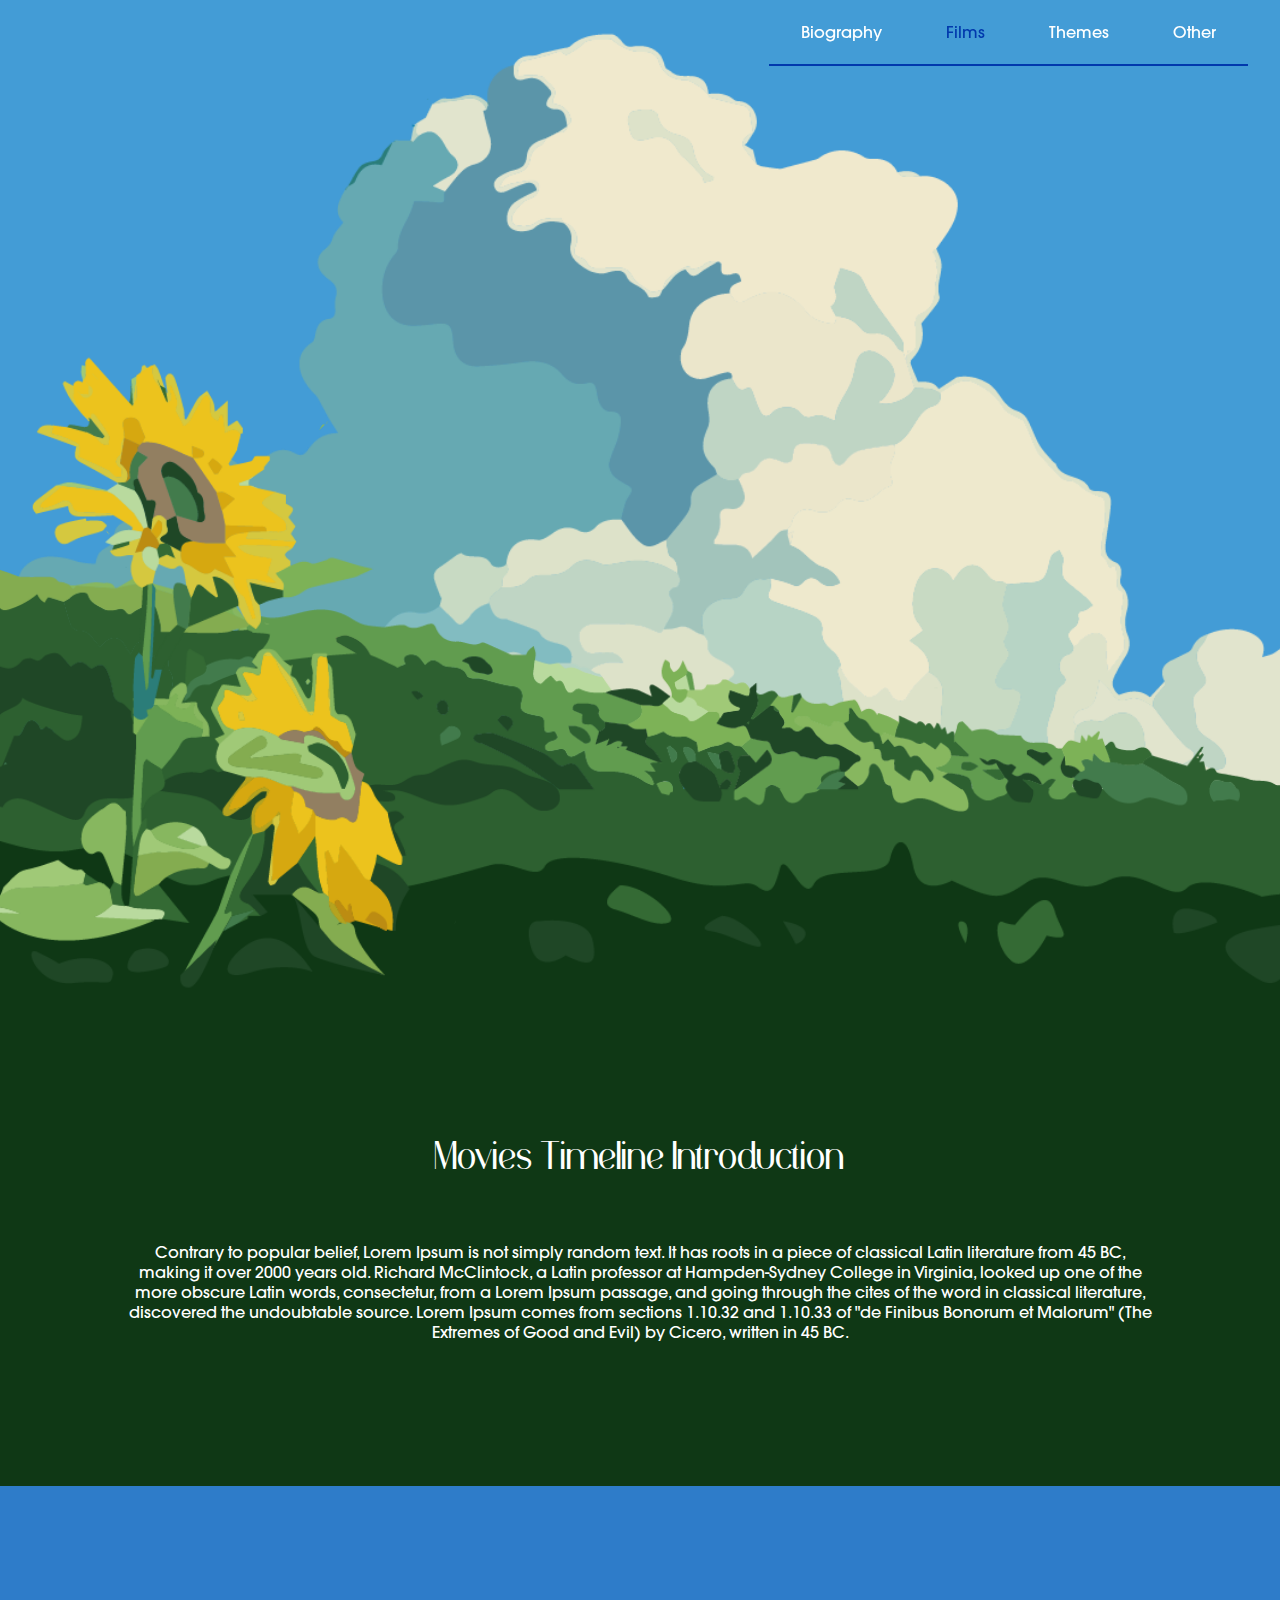
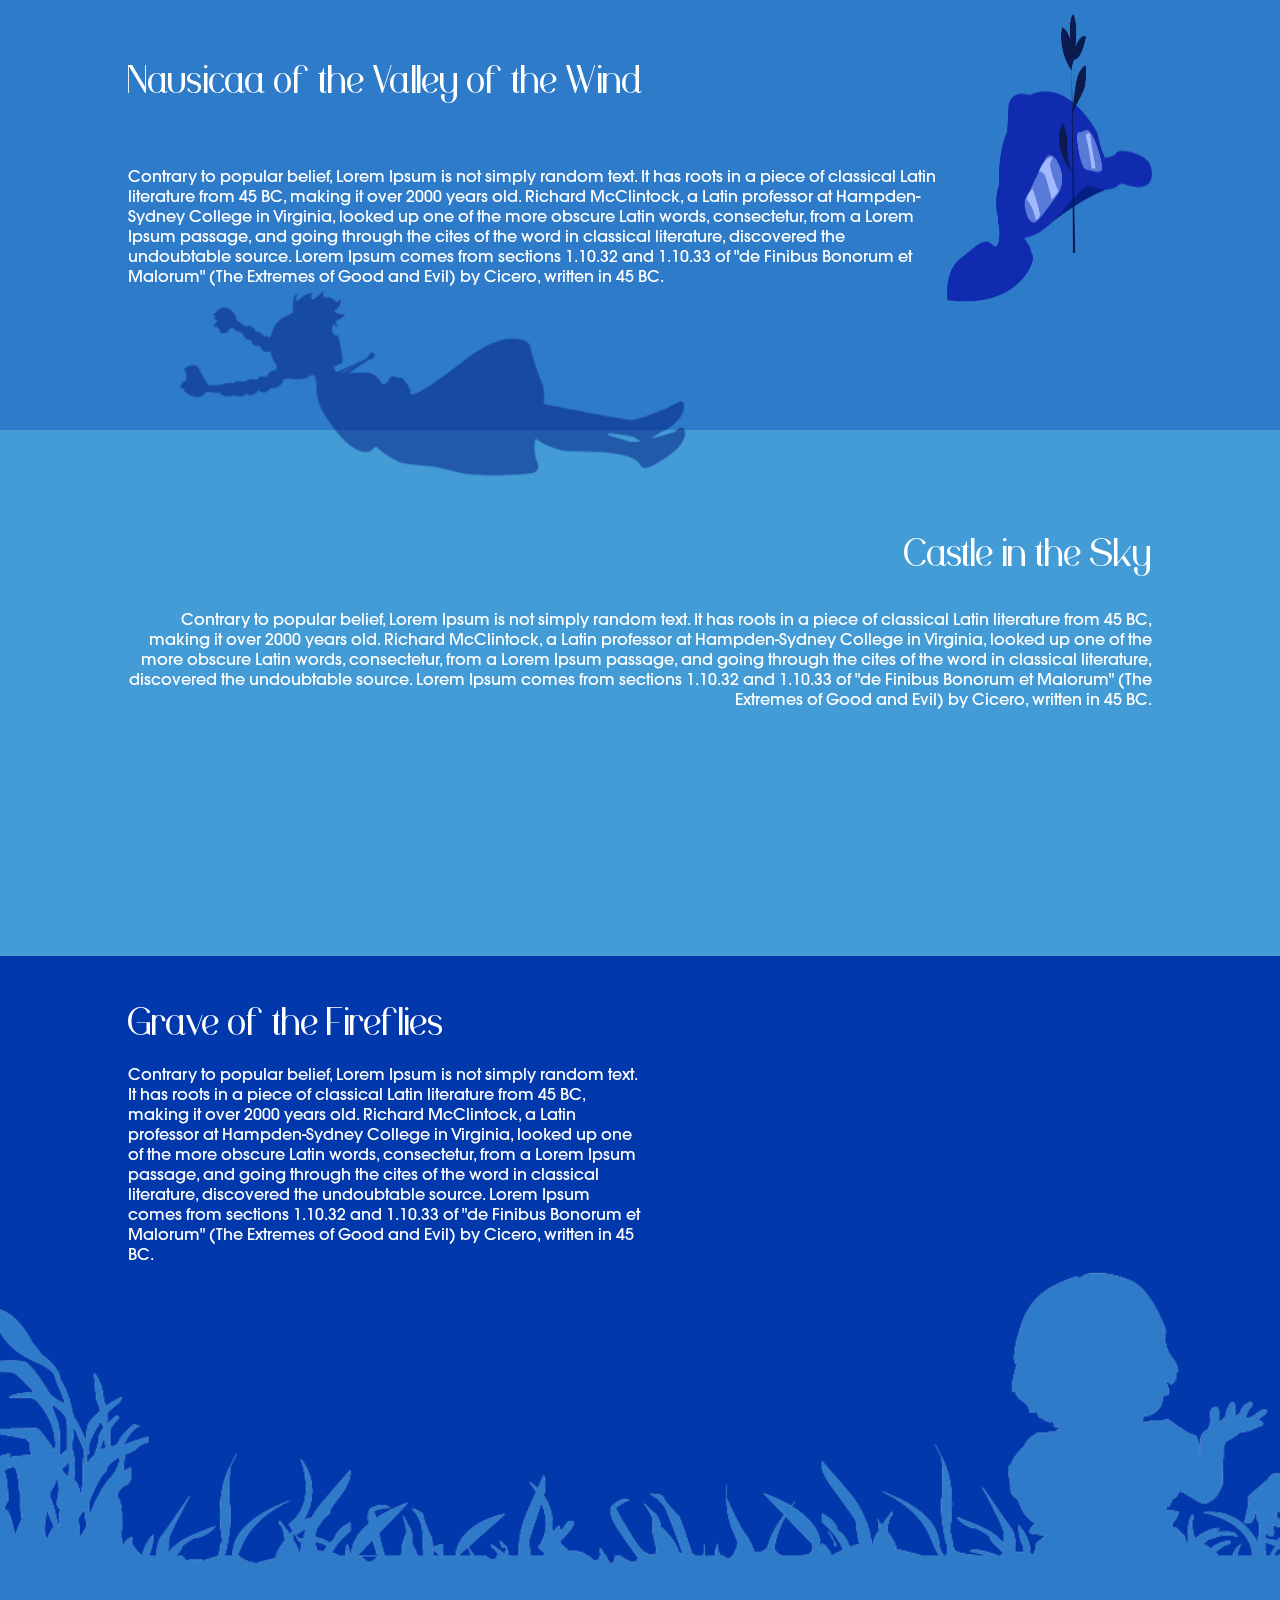
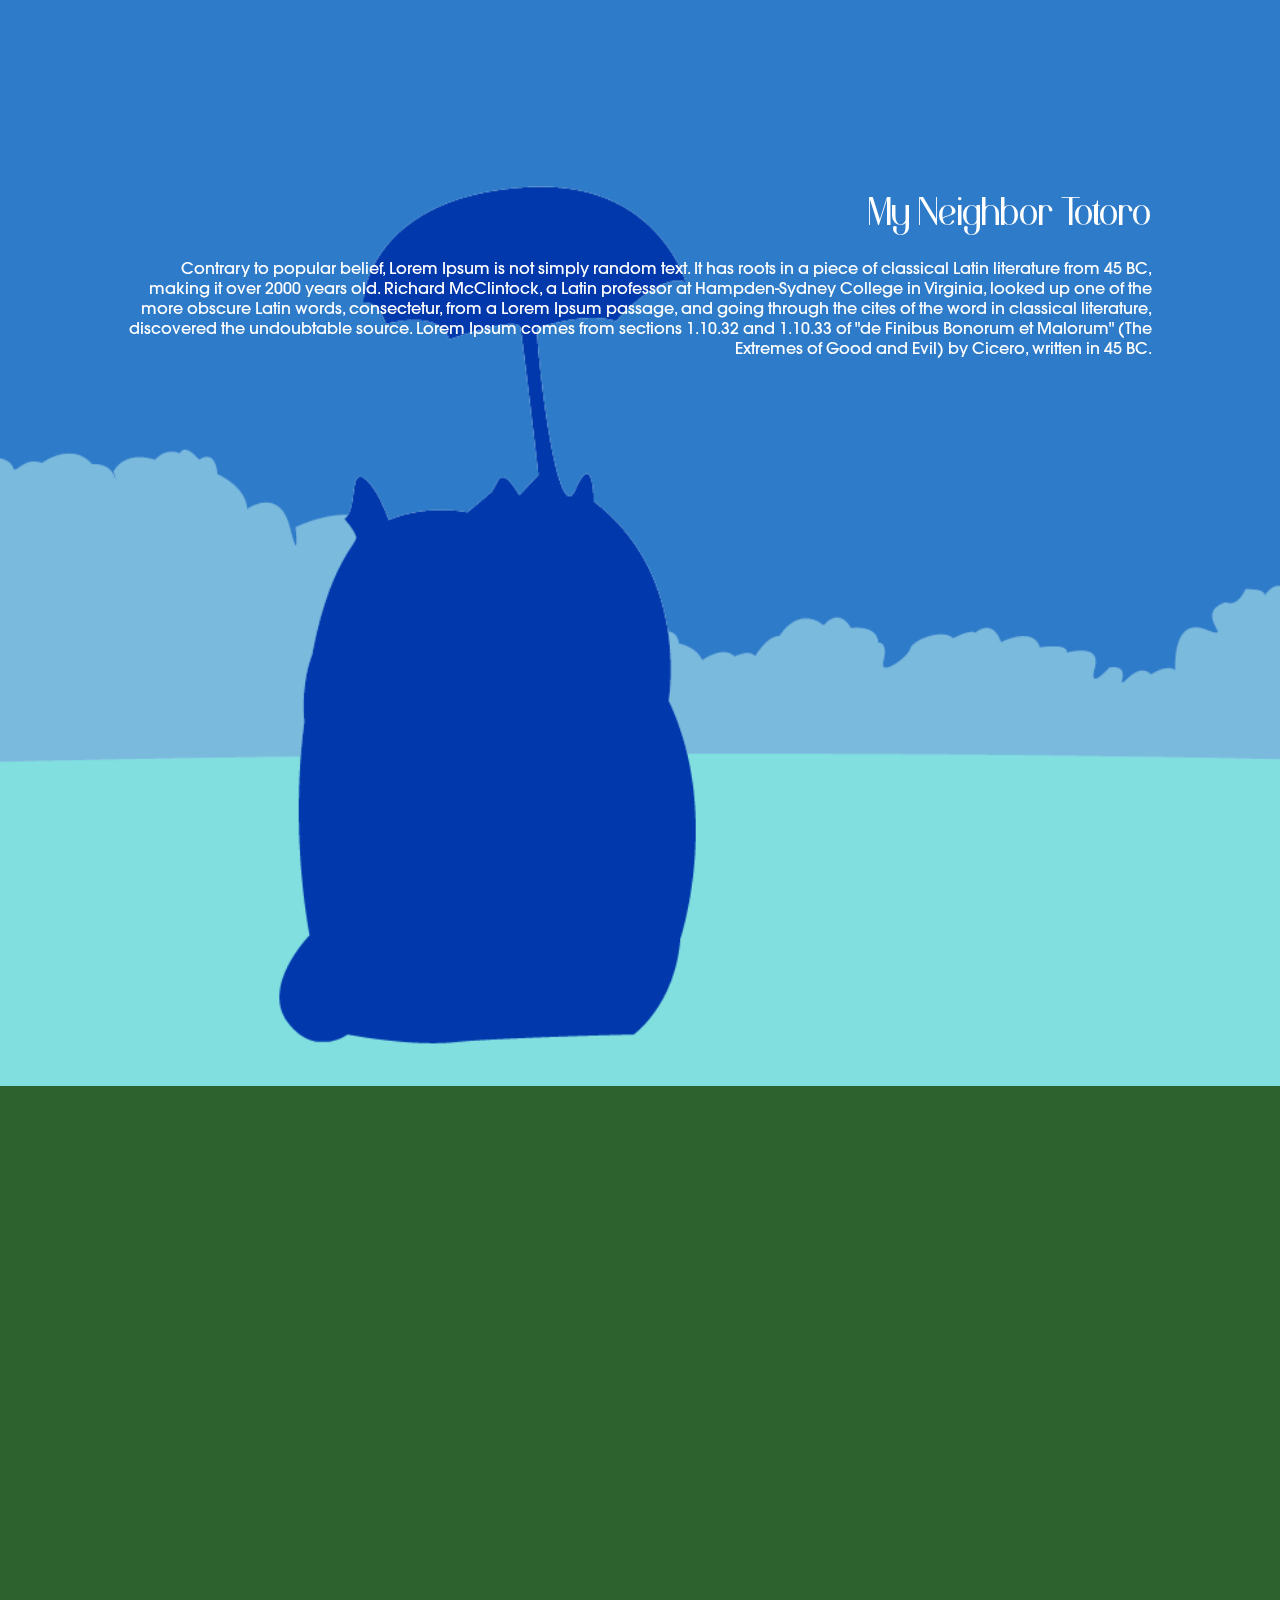
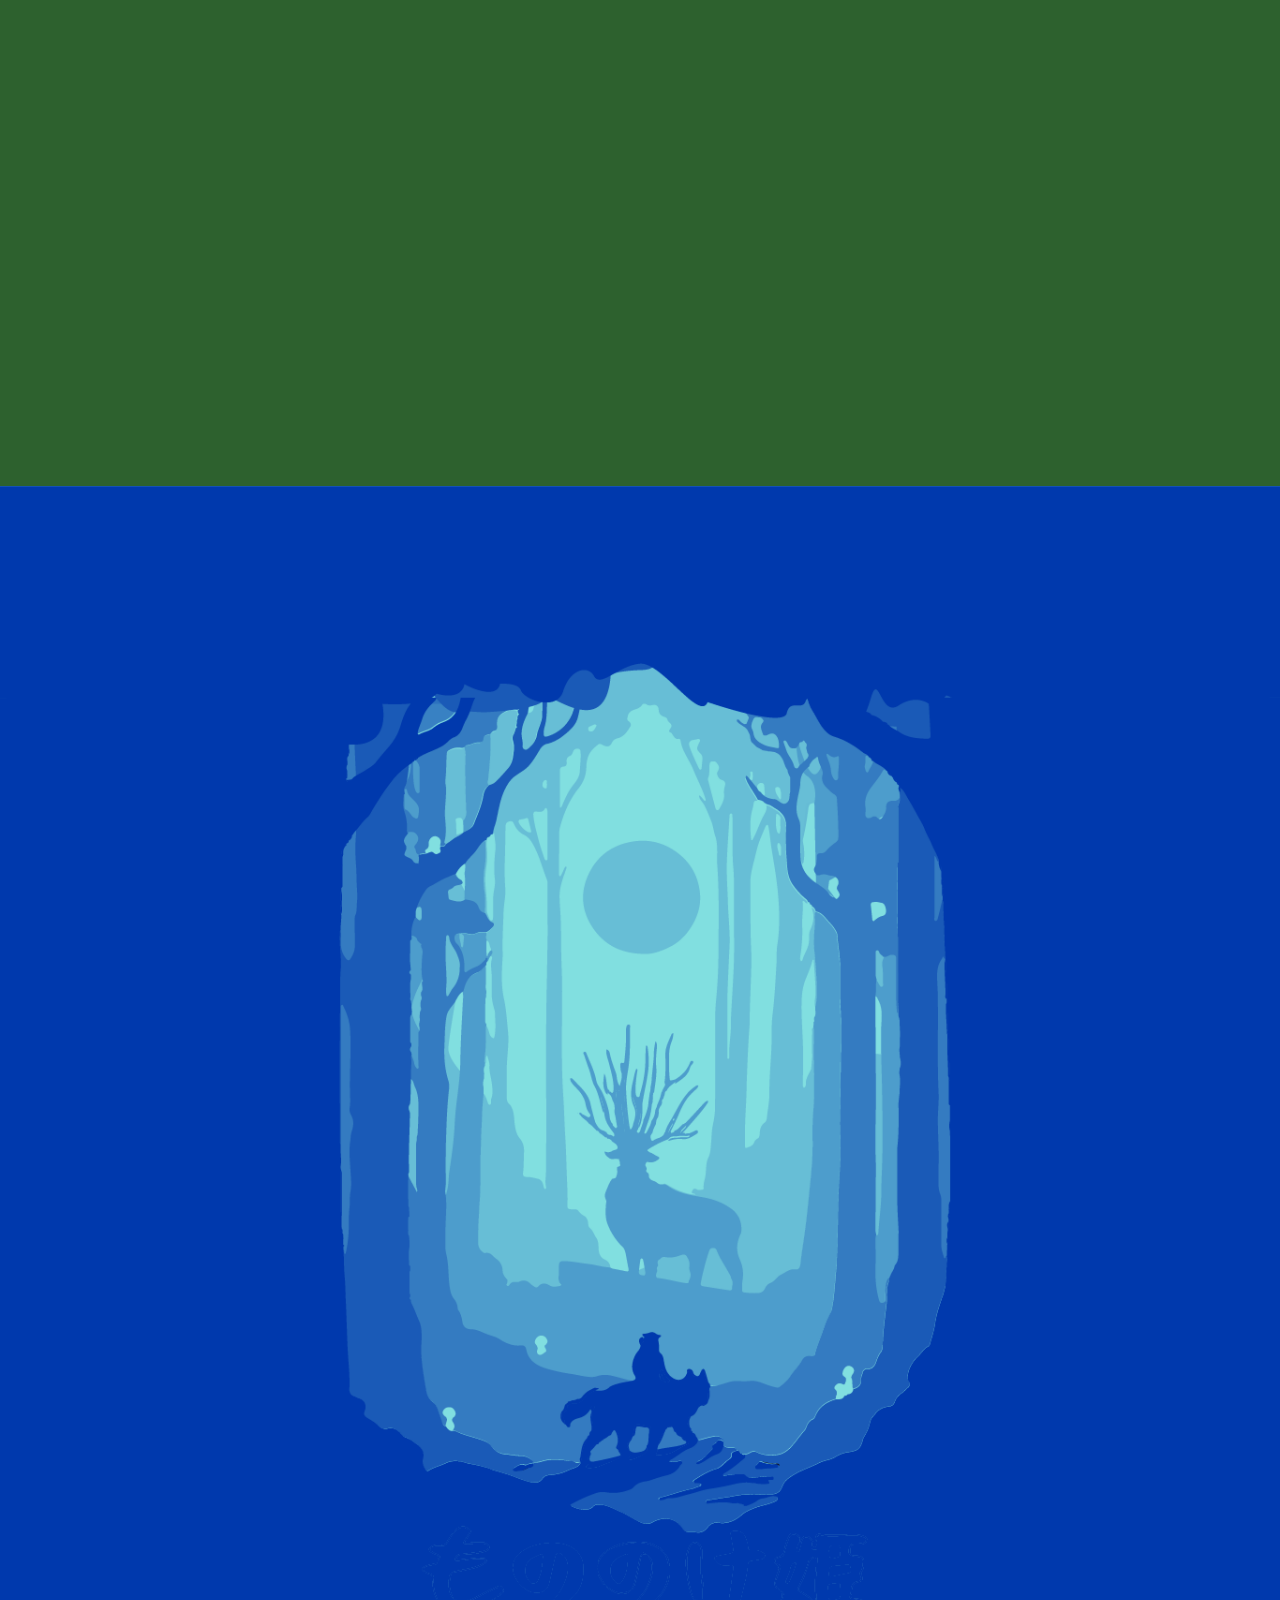
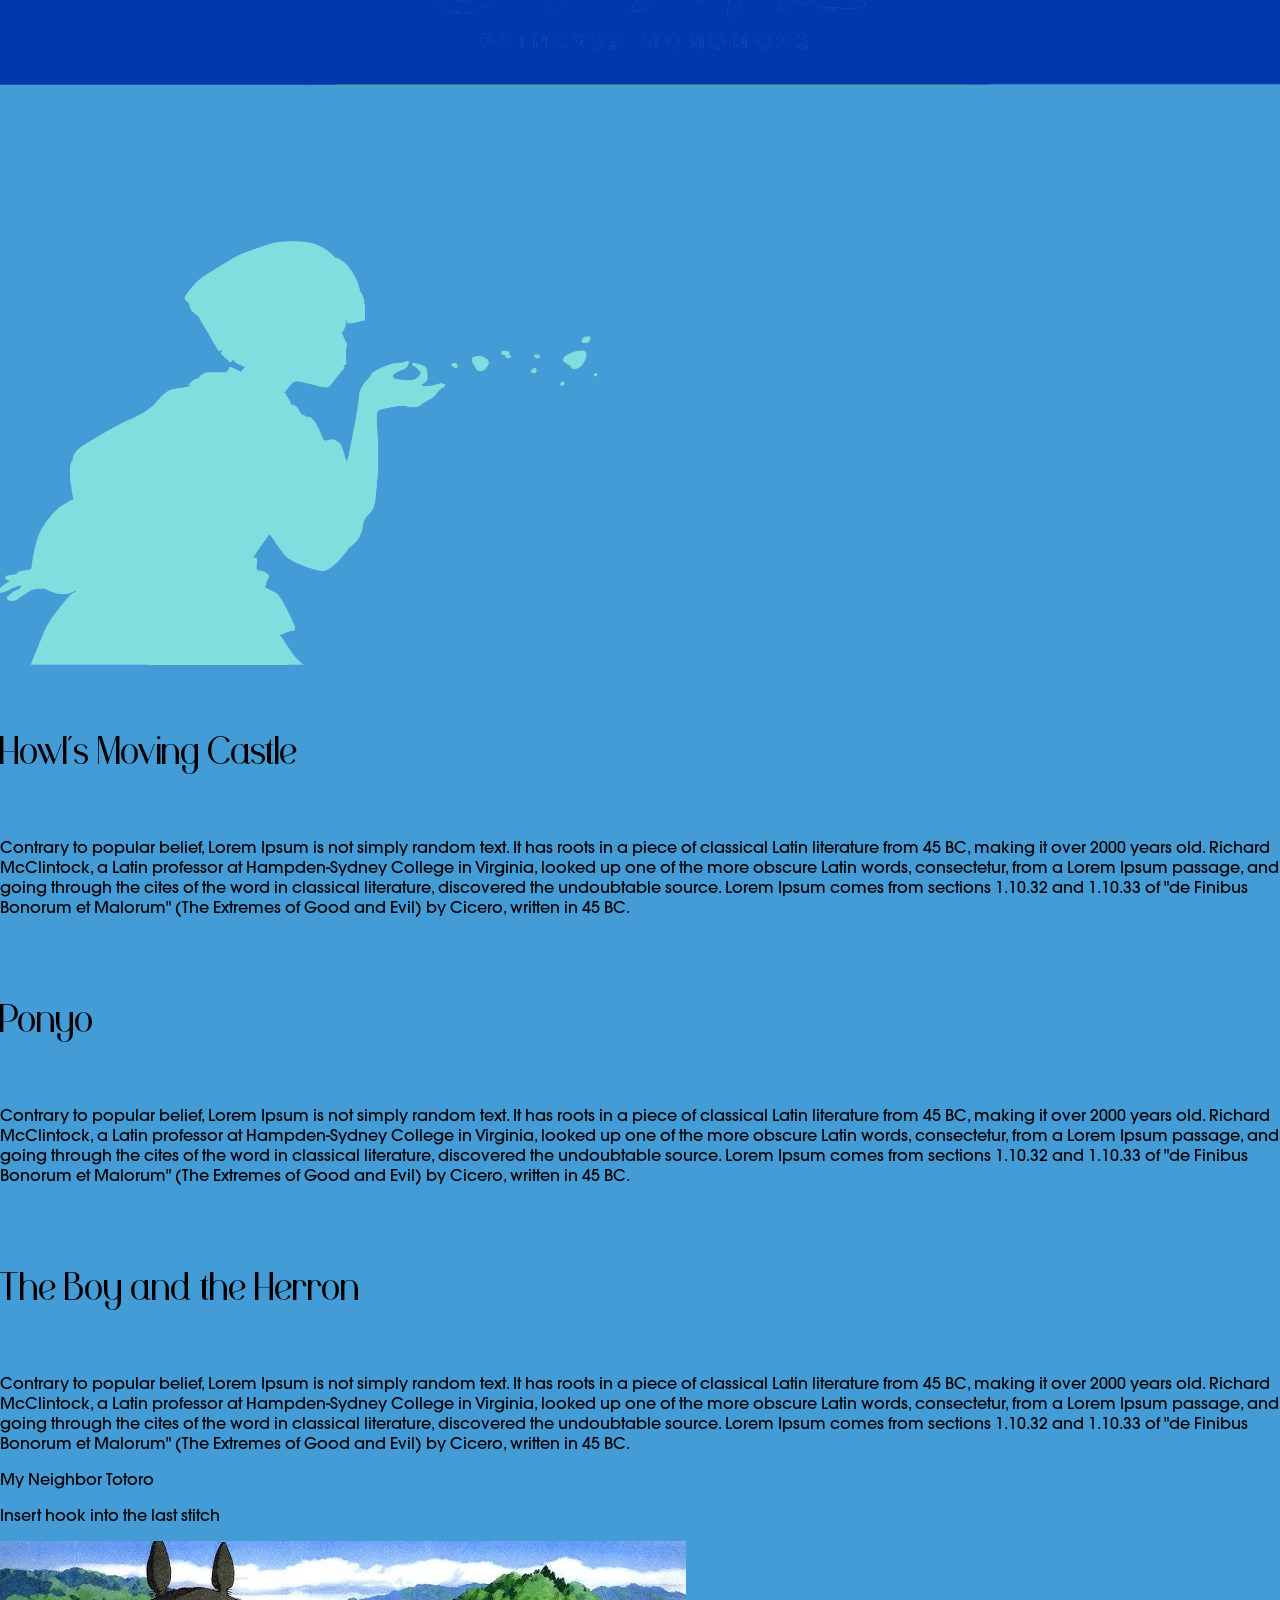
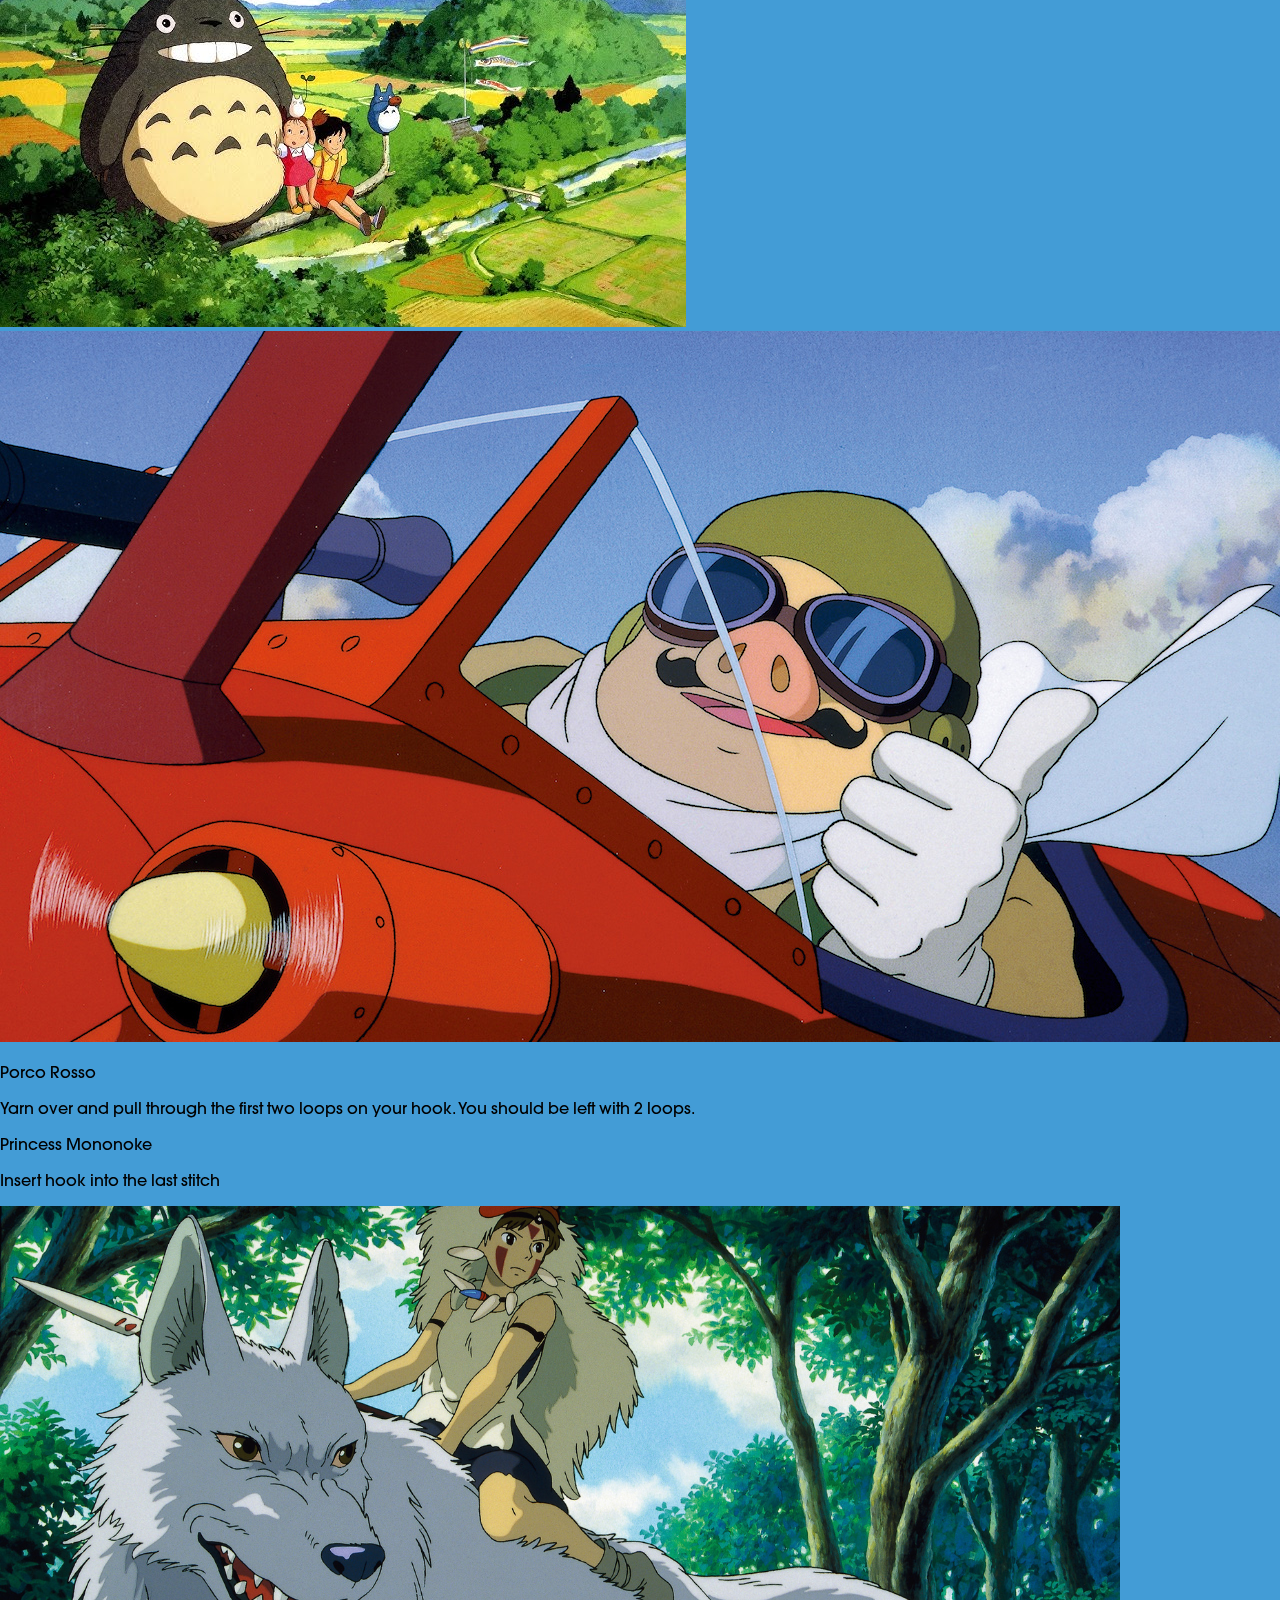
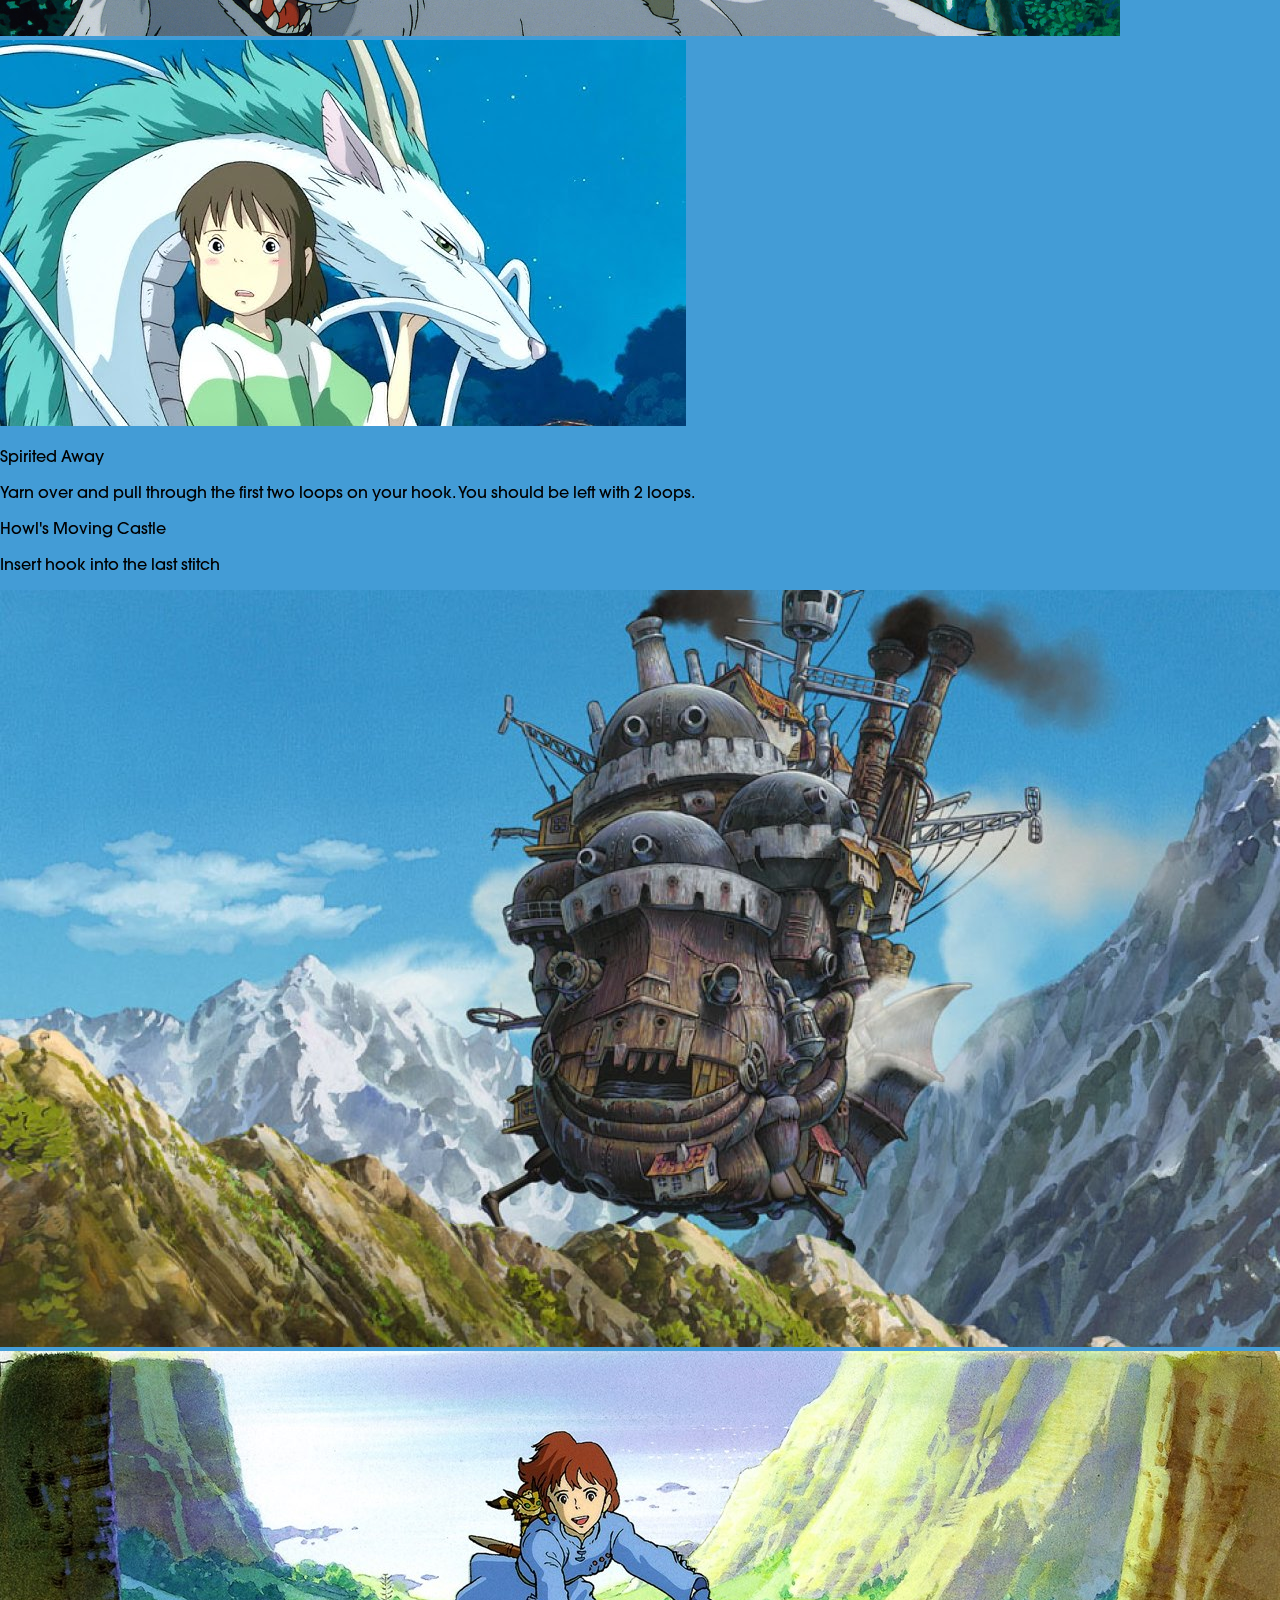
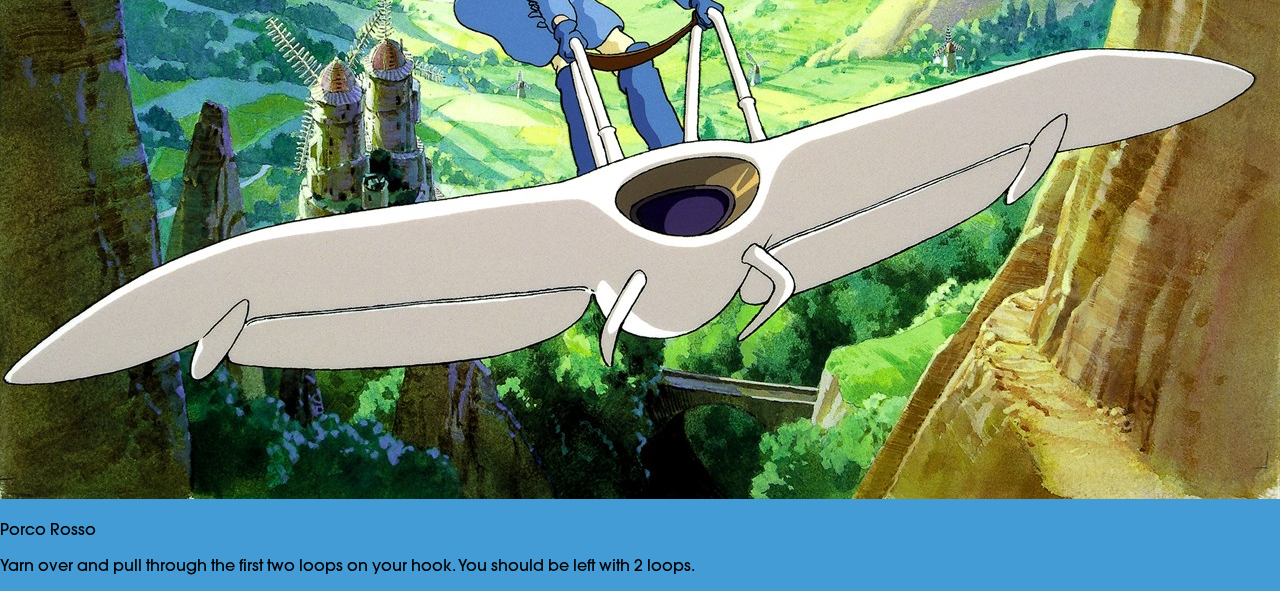
==== commit 6aa0f621: "trying to fix paths" ====
--- a/films-old.html
+++ b/films-old.html
@@ -102,11 +102,11 @@
             
            
             <div class="mononoke-container">
-                <img src="/images/mononokeparallex-01.png" class="mononoke-parallex"> 
+                <img src="./images/mononokeparallex-01.png" class="mononoke-parallex"> 
             </div>
             
             <div class="spirited-container">
-                <img src="/images/hakuGif.gif" class="haku">
+                <img src="./images/hakuGif.gif" class="haku">
 
                 <div class="spirited-content animate">
                     <p class="title">Spirited Away</p>
@@ -149,7 +149,7 @@
                         <p>Insert hook into the last stitch</p>
                     </div>
                     <div class="steps-item">
-                        <img class="grid-img" src="../images/myNeighborTotoro.jpg">
+                        <img class="grid-img" src="./images/myNeighborTotoro.jpg">
                     </div>
                 </div>
             </div>
@@ -158,7 +158,7 @@
           
                 <div class="steps-grid-parent">
                     <div class="steps-item">
-                        <img class="grid-img" src="../images/porcoRosso.jpg">
+                        <img class="grid-img" src="./images/porcoRosso.jpg">
                     </div>
                     <div class="steps-item">
                         <p class="movie-header">Porco Rosso</p>
@@ -176,7 +176,7 @@
                         <p>Insert hook into the last stitch</p>
                     </div>
                     <div class="steps-item">
-                        <img class="grid-img" src="../images/mononoke.png">
+                        <img class="grid-img" src="./images/mononoke.png">
                     </div>
                 </div>
             </div>
@@ -185,7 +185,7 @@
           
                 <div class="steps-grid-parent">
                     <div class="steps-item">
-                        <img class="grid-img" src="../images/spiritedAway.jpg">
+                        <img class="grid-img" src="./images/spiritedAway.jpg">
                     </div>
                     <div class="steps-item">
                         <p class="movie-header">Spirited Away</p>
@@ -202,7 +202,7 @@
                             <p>Insert hook into the last stitch</p>
                         </div>
                         <div class="steps-item">
-                            <img class="grid-img" src="../images/howlscastle.jpg">
+                            <img class="grid-img" src="./images/howlscastle.jpg">
                         </div>
                     </div>
                 </div>
@@ -211,7 +211,7 @@
               
                     <div class="steps-grid-parent">
                         <div class="steps-item">
-                            <img class="grid-img" src="../images/nausicaa.jpg">
+                            <img class="grid-img" src="./images/nausicaa.jpg">
                         </div>
                         <div class="steps-item">
                             <p class="movie-header">Porco Rosso</p>
@@ -221,9 +221,7 @@
                     </div>
                 </div>
             </div>
-        </div> -->
-        
-        <!-- <img src="../images/skyBackground2.jpg" class="background"> -->
+        </div>
         
         
     </body>
